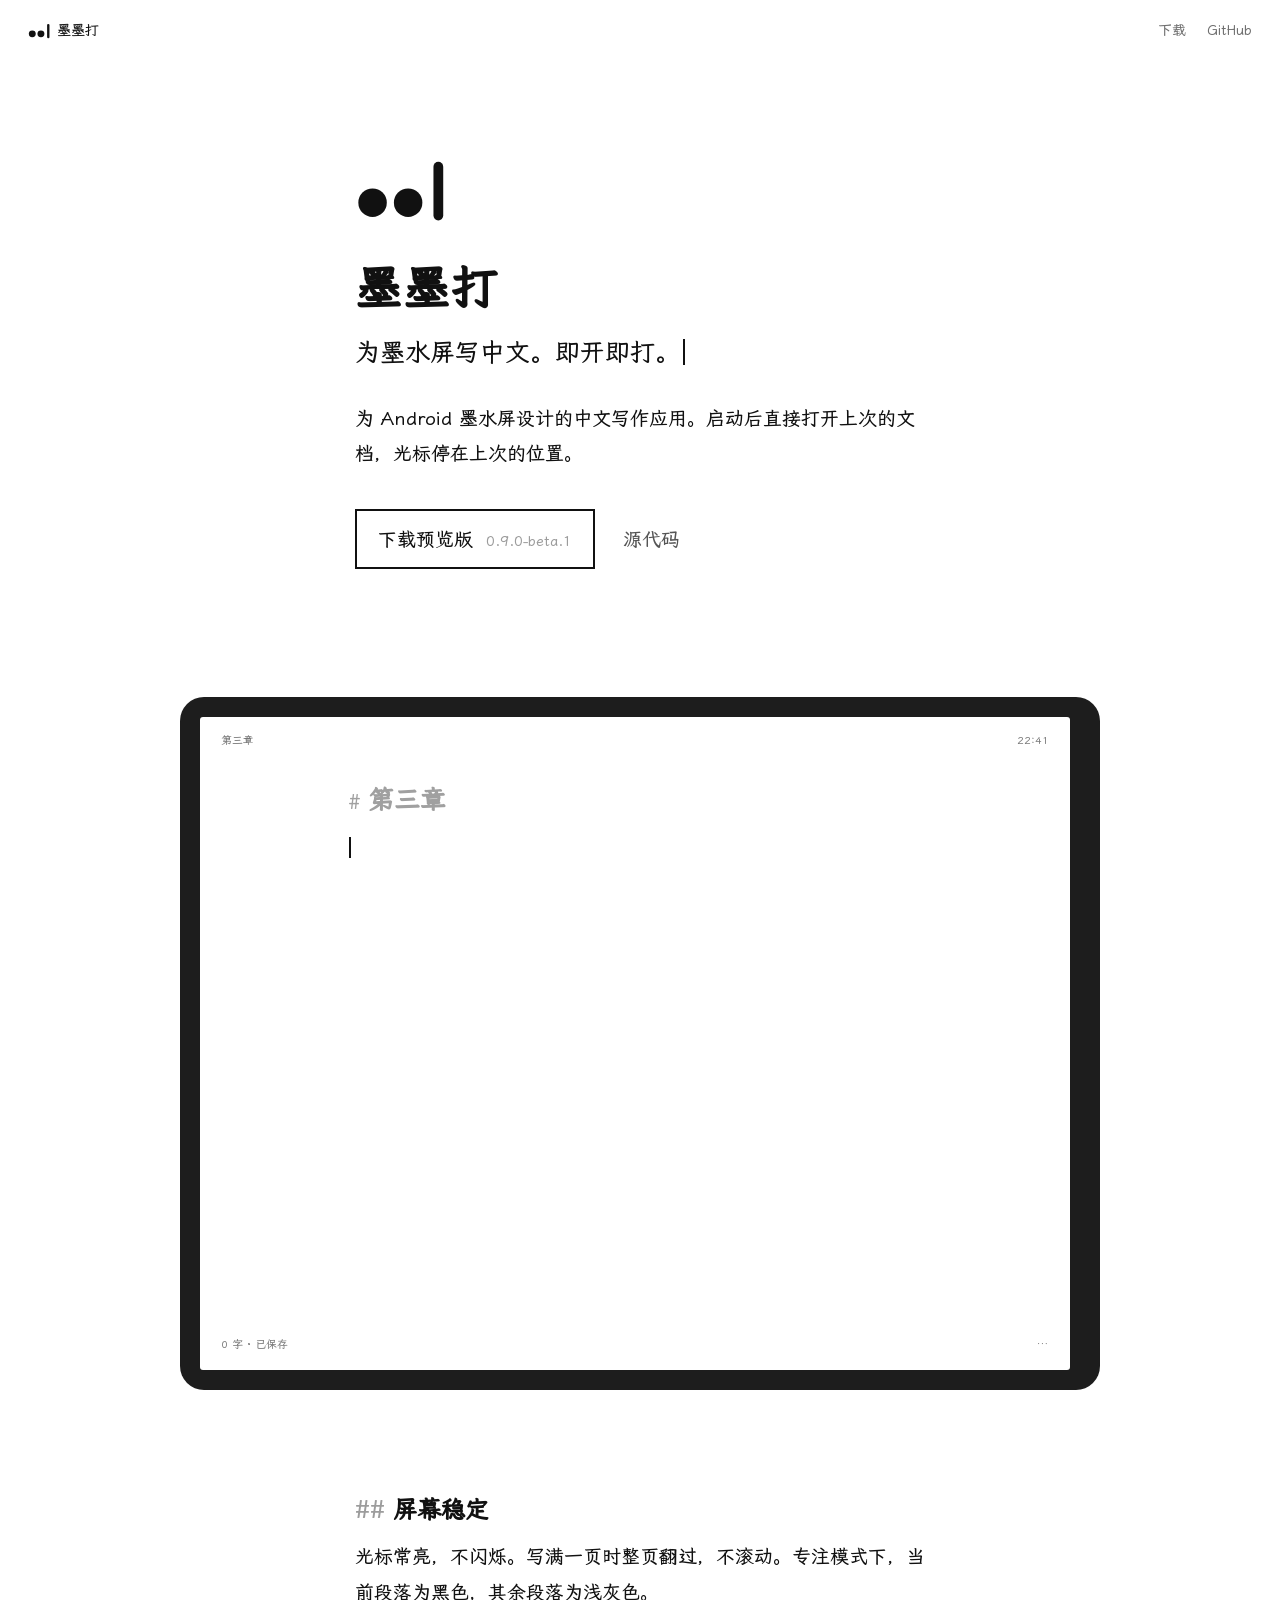
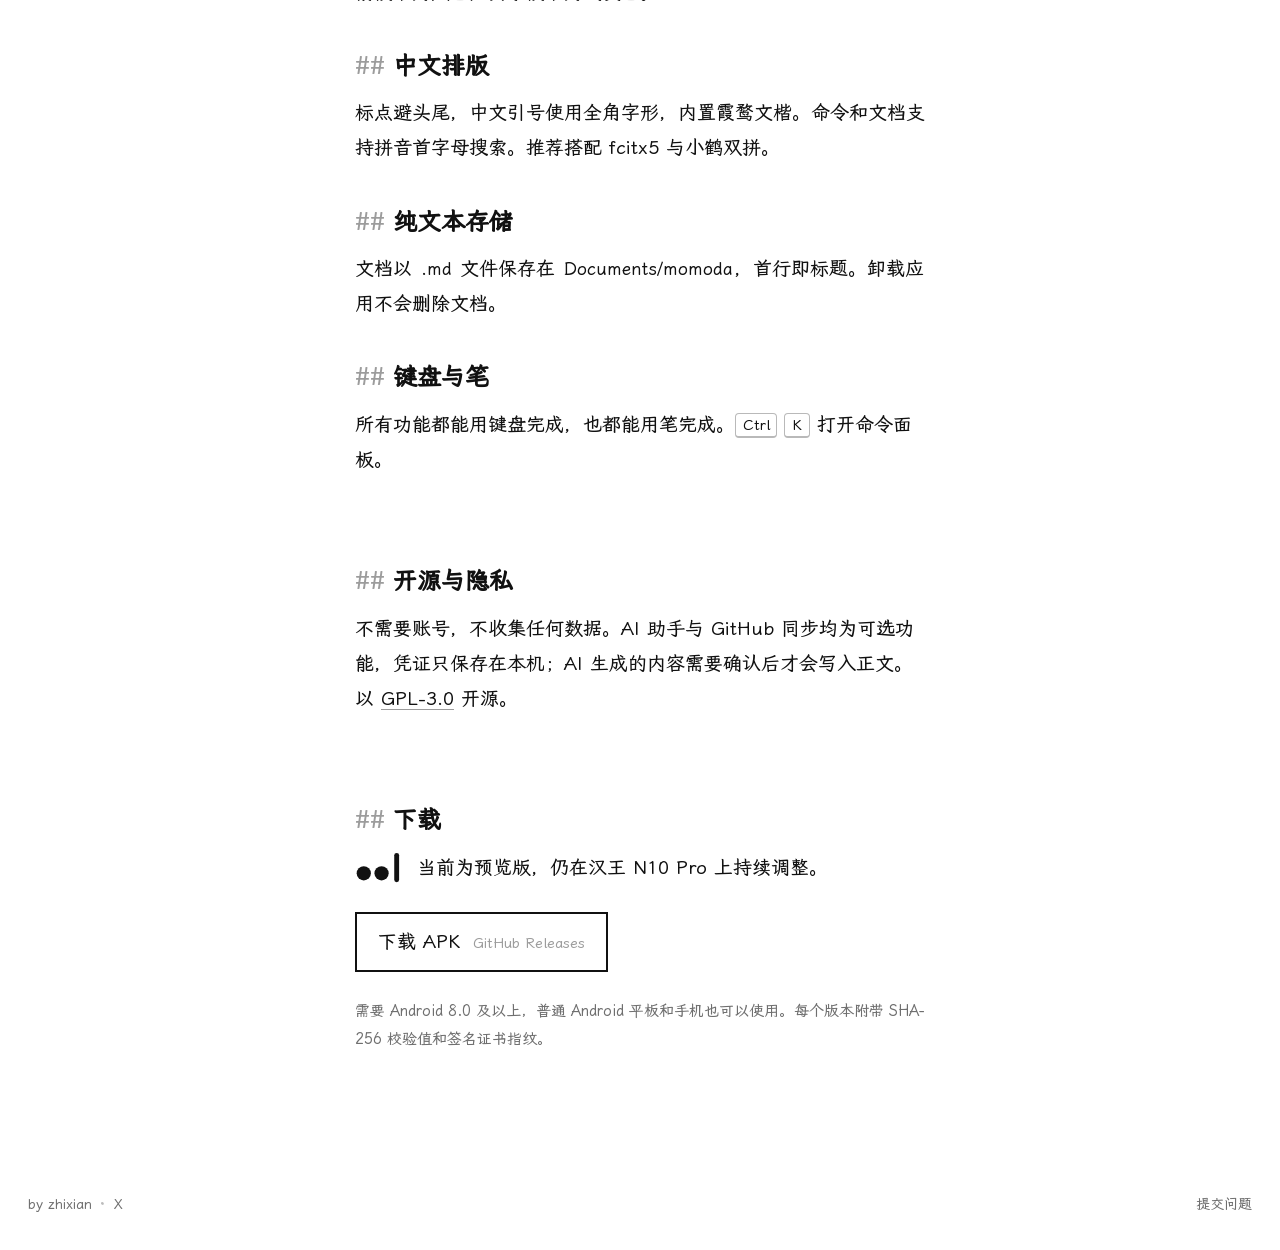
==== index.html @ 10929825 "官网：文案改为克制的说明语气，演示换成第三章的梗，footer 改为作者与提交问题 Co-Authored-By: Claude Opus 5.5 <noreply@anthropic.com>" ====
<!doctype html>
<html lang="zh-CN">
<head>
<meta charset="utf-8">
<meta name="viewport" content="width=device-width, initial-scale=1">
<title>墨墨打 · 为墨水屏写中文</title>
<meta name="description" content="墨墨打（momoda）是为 Android 墨水屏设计的中文写作 App。即开即打，翻页不滚动，光标不闪。">
<meta name="theme-color" content="#ffffff">
<meta name="color-scheme" content="light">
<meta property="og:title" content="墨墨打 · 为墨水屏写中文">
<meta property="og:description" content="为 Android 墨水屏设计的中文写作 App。即开即打。">
<meta property="og:image" content="https://momoda.zhixian.io/og.png">
<meta property="og:url" content="https://momoda.zhixian.io/">
<meta property="og:type" content="website">
<link rel="icon" href="favicon.svg" type="image/svg+xml">
<link rel="apple-touch-icon" href="apple-touch-icon.png">
<link rel="preload" href="fonts/wenkai-screen-subset.woff2" as="font" type="font/woff2" crossorigin>
<link rel="stylesheet" href="style.css">
<script src="site.js" defer></script>
</head>
<body>

<header class="running">
  <a href="./" class="brand">
    <svg class="mark" viewBox="31 37 46 33" aria-hidden="true"><circle cx="39.78" cy="59.33" r="7.11"/><circle cx="57.56" cy="59.33" r="7.11"/><rect x="70.23" y="38.89" width="4.88" height="29.33" rx="2.44"/></svg>
    墨墨打
  </a>
  <nav><a href="#download">下载</a><a href="https://github.com/zhixianio/momoda">GitHub</a></nav>
</header>

<main>

<section class="hero">
  <!-- 两个墨点是眼睛，会眨；那道竖线是光标，从来不闪 -->
  <svg class="mark mark-large blinker" viewBox="31 37 46 33" role="img" aria-label="墨墨打的图标：两个墨点和一道光标"><g class="eyes"><circle cx="39.78" cy="59.33" r="7.11"/><circle cx="57.56" cy="59.33" r="7.11"/></g><rect x="70.23" y="38.89" width="4.88" height="29.33" rx="2.44"/></svg>
  <h1>墨墨打</h1>
  <p class="tagline">为墨水屏写中文。即开即打。<span class="cursor" aria-hidden="true"></span></p>
  <p class="lede">为 Android 墨水屏设计的中文写作应用。启动后直接打开上次的文档，光标停在上次的位置。</p>
  <p class="actions">
    <a class="button" href="#download">下载预览版<span class="soon">0.9.0-beta.1</span></a>
    <a class="quiet" href="https://github.com/zhixianio/momoda">源代码</a>
  </p>
</section>

<figure class="device" aria-label="打字演示：在墨墨打里写一篇短文">
  <div class="bezel">
    <div class="screen" id="demo">
      <div class="app-head"><span class="doc-title">第三章</span><span>22:41</span></div>
      <div class="page"><div class="text"></div></div>
      <div class="app-foot"><span class="count">0 字 · 已保存</span><span class="more">⋯</span></div>
    </div>
  </div>
</figure>

<section class="core">
  <div>
    <h2><span class="mk">## </span>屏幕稳定</h2>
    <p>光标常亮，不闪烁。写满一页时整页翻过，不滚动。专注模式下，当前段落为黑色，其余段落为浅灰色。</p>
  </div>
  <div>
    <h2><span class="mk">## </span>中文排版</h2>
    <p>标点避头尾，中文引号使用全角字形，内置霞鹜文楷。命令和文档支持拼音首字母搜索。推荐搭配 fcitx5 与小鹤双拼。</p>
  </div>
  <div>
    <h2><span class="mk">## </span>纯文本存储</h2>
    <p>文档以 <code>.md</code> 文件保存在 <code>Documents/momoda</code>，首行即标题。卸载应用不会删除文档。</p>
  </div>
  <div>
    <h2><span class="mk">## </span>键盘与笔</h2>
    <p>所有功能都能用键盘完成，也都能用笔完成。<kbd>Ctrl</kbd> <kbd>K</kbd> 打开命令面板。</p>
  </div>
</section>

<section class="privacy">
  <h2><span class="mk">## </span>开源与隐私</h2>
  <p>不需要账号，不收集任何数据。AI 助手与 GitHub 同步均为可选功能，凭证只保存在本机；AI 生成的内容需要确认后才会写入正文。以 <a href="https://github.com/zhixianio/momoda/blob/main/LICENSE">GPL-3.0</a> 开源。</p>
</section>

<section id="download" class="download">
  <h2><span class="mk">## </span>下载</h2>
  <div class="waiting">
    <svg class="mark blinker" viewBox="31 37 46 33" aria-hidden="true"><g class="eyes"><circle cx="39.78" cy="59.33" r="7.11"/><circle cx="57.56" cy="59.33" r="7.11"/></g><rect x="70.23" y="38.89" width="4.88" height="29.33" rx="2.44"/></svg>
    <p>当前为预览版，仍在汉王 N10 Pro 上持续调整。</p>
  </div>
  <p class="actions">
    <a class="button" href="https://github.com/zhixianio/momoda/releases">下载 APK<span class="soon">GitHub Releases</span></a>
  </p>
  <p class="note">需要 Android 8.0 及以上，普通 Android 平板和手机也可以使用。每个版本附带 SHA-256 校验值和签名证书指纹。</p>
</section>

</main>

<footer class="running">
  <span>by <a href="https://zhixian.io">zhixian</a><span class="sep">·</span><a href="https://x.com/zhixianio">X</a></span>
  <a href="https://github.com/zhixianio/momoda/issues/new">提交问题</a>
</footer>

</body>
</html>
---- style.css ----
/* 墨墨打官网：和 App 一样，白底黑字、不做动画、标记淡显、版心每行约 30 字 */

@font-face {
  font-family: "WenKai Screen";
  src: url("fonts/wenkai-screen-subset.woff2") format("woff2");
  font-display: swap;
}

:root {
  --ink: #111111;
  --dim: #9c9c9c;      /* App 里淡显的灰 */
  --rule: #e4e4e4;
  --paper: #ffffff;
  --measure: 30em;     /* App 默认版心：每行 30 字 */
  color-scheme: light;
}

* { box-sizing: border-box; }

html {
  background: var(--paper);
  -webkit-text-size-adjust: 100%;
  text-size-adjust: 100%;
}

body {
  margin: 0;
  background: var(--paper);
  color: var(--ink);
  font-family: "WenKai Screen", "LXGW WenKai Screen", "LXGW WenKai", "Kaiti SC", "STKaiti", "KaiTi", serif;
  font-size: 19px;
  line-height: 1.85;
  font-feature-settings: "kern";
  -webkit-font-smoothing: antialiased;
}

a { color: inherit; text-decoration: underline; text-decoration-color: var(--dim); text-underline-offset: .22em; text-decoration-thickness: 1px; }
a:hover { text-decoration-color: var(--ink); }
:focus-visible { outline: 2px solid var(--ink); outline-offset: 3px; }

/* 页眉页脚：和 App 一样是浅灰小字 */
.running {
  display: flex;
  justify-content: space-between;
  align-items: center;
  gap: 1em;
  padding: 18px 28px;
  font-size: 14px;
  color: #6f6f6f;
}
.running a { text-decoration: none; }
.running a:hover { color: var(--ink); }
.running nav { display: flex; gap: 1.5em; }
.brand { display: inline-flex; align-items: center; gap: .5em; color: var(--ink); }
.mark { width: 1.6em; height: auto; fill: currentColor; }
footer.running { margin-top: 120px; padding-bottom: 32px; flex-wrap: wrap; }
.running .sep { margin: 0 .6em; color: #bbb; }

main { padding: 0 16px; }
main > section { max-width: var(--measure); margin-left: auto; margin-right: auto; }

/* 开场 */
.hero { padding: 96px 0 40px; }
.mark-large { width: 92px; display: block; margin-bottom: 36px; color: var(--ink); }
h1 { font-size: 46px; line-height: 1.25; margin: 0 0 .35em; font-weight: 700; letter-spacing: .04em; }
.tagline { font-size: 25px; line-height: 1.6; margin: 0 0 1.1em; }
.cursor { display: inline-block; width: 2px; height: 1.05em; background: var(--ink); vertical-align: -.15em; margin-left: .12em; }
.lede { margin: 0 0 2em; }

.actions { display: flex; flex-wrap: wrap; align-items: center; gap: 14px 28px; margin: 0; }
.button {
  display: inline-flex; align-items: baseline; gap: .7em;
  padding: .55em 1.1em;
  border: 2px solid var(--ink);
  text-decoration: none;
  background: var(--paper);
}
.button:hover { background: var(--ink); color: var(--paper); }
.button:hover .soon { color: #c8c8c8; }
.soon { font-size: .78em; color: var(--dim); }
.quiet { text-decoration: none; color: #555; }
.quiet:hover { color: var(--ink); }

/* 打字演示：横屏的墨水屏阅读器（N10 Pro 是 4:3） */
.device { max-width: 920px; margin: 40px auto 104px; }
.bezel { background: #1d1d1d; padding: 20px 30px 20px 20px; border-radius: 24px; }
.screen {
  container-type: inline-size;
  position: relative;
  aspect-ratio: 4 / 3;
  background: #fff;
  border-radius: 3px;
  overflow: hidden;
  display: flex;
  flex-direction: column;
  color: var(--ink);
}
.app-head, .app-foot {
  display: flex; justify-content: space-between;
  font-size: 1.25cqw; line-height: 1; color: #777;
  padding: 2.2cqw 2.4cqw;
}
.app-foot .more { letter-spacing: .1em; }
.page { flex: 1; overflow: hidden; position: relative; }
/* App 默认版心每行 30 字、字号 20sp，横屏时两侧留白变宽 */
.text { width: 66cqw; margin: 0 auto; font-size: 2.2cqw; line-height: 1.75; padding-top: .6em; }
.text p { margin: 0 0 .4375em; }           /* 段距 1/4 行 */
.text p.dim { color: #a0a0a0; }            /* 专注模式：非当前段落浅灰 */
.text .title .h1 { font-size: 1.35em; font-weight: 700; }
.text .mk { color: #a0a0a0; font-weight: 400; }
.text .ph { color: #c4c4c4; font-weight: 400; }
.text b { font-weight: 700; }
.caret { display: inline-block; width: 2px; height: 1.1em; background: var(--ink); vertical-align: -.2em; margin: 0 1px; }
figcaption { font-size: 14px; color: #6f6f6f; margin-top: 16px; text-align: center; }

/* 小节：标题前面带淡显的 ## ，和 App 里的 Markdown 一样 */
section { margin-bottom: 88px; }
h2 { font-size: 24px; line-height: 1.4; margin: 0 0 .5em; font-weight: 700; }
.mk { color: var(--dim); font-weight: 400; }
p { margin: 0 0 1em; }

.core { display: grid; gap: 40px; }
.core p { margin: 0; }

code, kbd { font-family: inherit; }
code { font-size: .92em; padding: 0 .1em; }
kbd {
  display: inline-block;
  font-size: .78em;
  line-height: 1.5;
  padding: 0 .45em;
  border: 1px solid #b9b9b9;
  border-bottom-width: 2px;
  border-radius: 4px;
  vertical-align: .08em;
}

/* 中文引号：霞鹜文楷屏幕阅读版的“”默认是半角宽度，紧挨汉字时换成全角字形（同 App） */
.q { font-feature-settings: "fwid"; }

/* 眨眼：只有墨点（眼睛）会闭上，光标不闪 */
.eyes { transform-box: fill-box; transform-origin: center; }
.eyes.shut { transform: scaleY(.12); }

.download .waiting { display: flex; gap: 16px; align-items: center; margin: .2em 0 1.4em; }
.download .waiting .mark { width: 46px; flex: none; }
.download .waiting p { margin: 0; }
.download .actions { margin: 0 0 1.4em; }
.note { font-size: 15px; color: #6f6f6f; }

@media (max-width: 720px) {
  body { font-size: 17px; }
  .running { padding: 14px 16px; }
  .hero { padding-top: 56px; }
  .mark-large { width: 72px; margin-bottom: 28px; }
  h1 { font-size: 38px; }
  .tagline { font-size: 21px; }
  h2 { font-size: 21px; }
  section { margin-bottom: 60px; }
  .device { margin: 24px -6px 64px; }
  .bezel { padding: 8px 14px 8px 8px; border-radius: 12px; }
  /* 小屏上把版心放宽，字才看得清 */
  .text { width: 90cqw; font-size: 3cqw; }
  .app-head, .app-foot { font-size: 2.2cqw; padding: 2.4cqw 3cqw; }
  .core { gap: 32px; }
  figcaption { font-size: 13px; }
  footer.running { margin-top: 72px; }
}
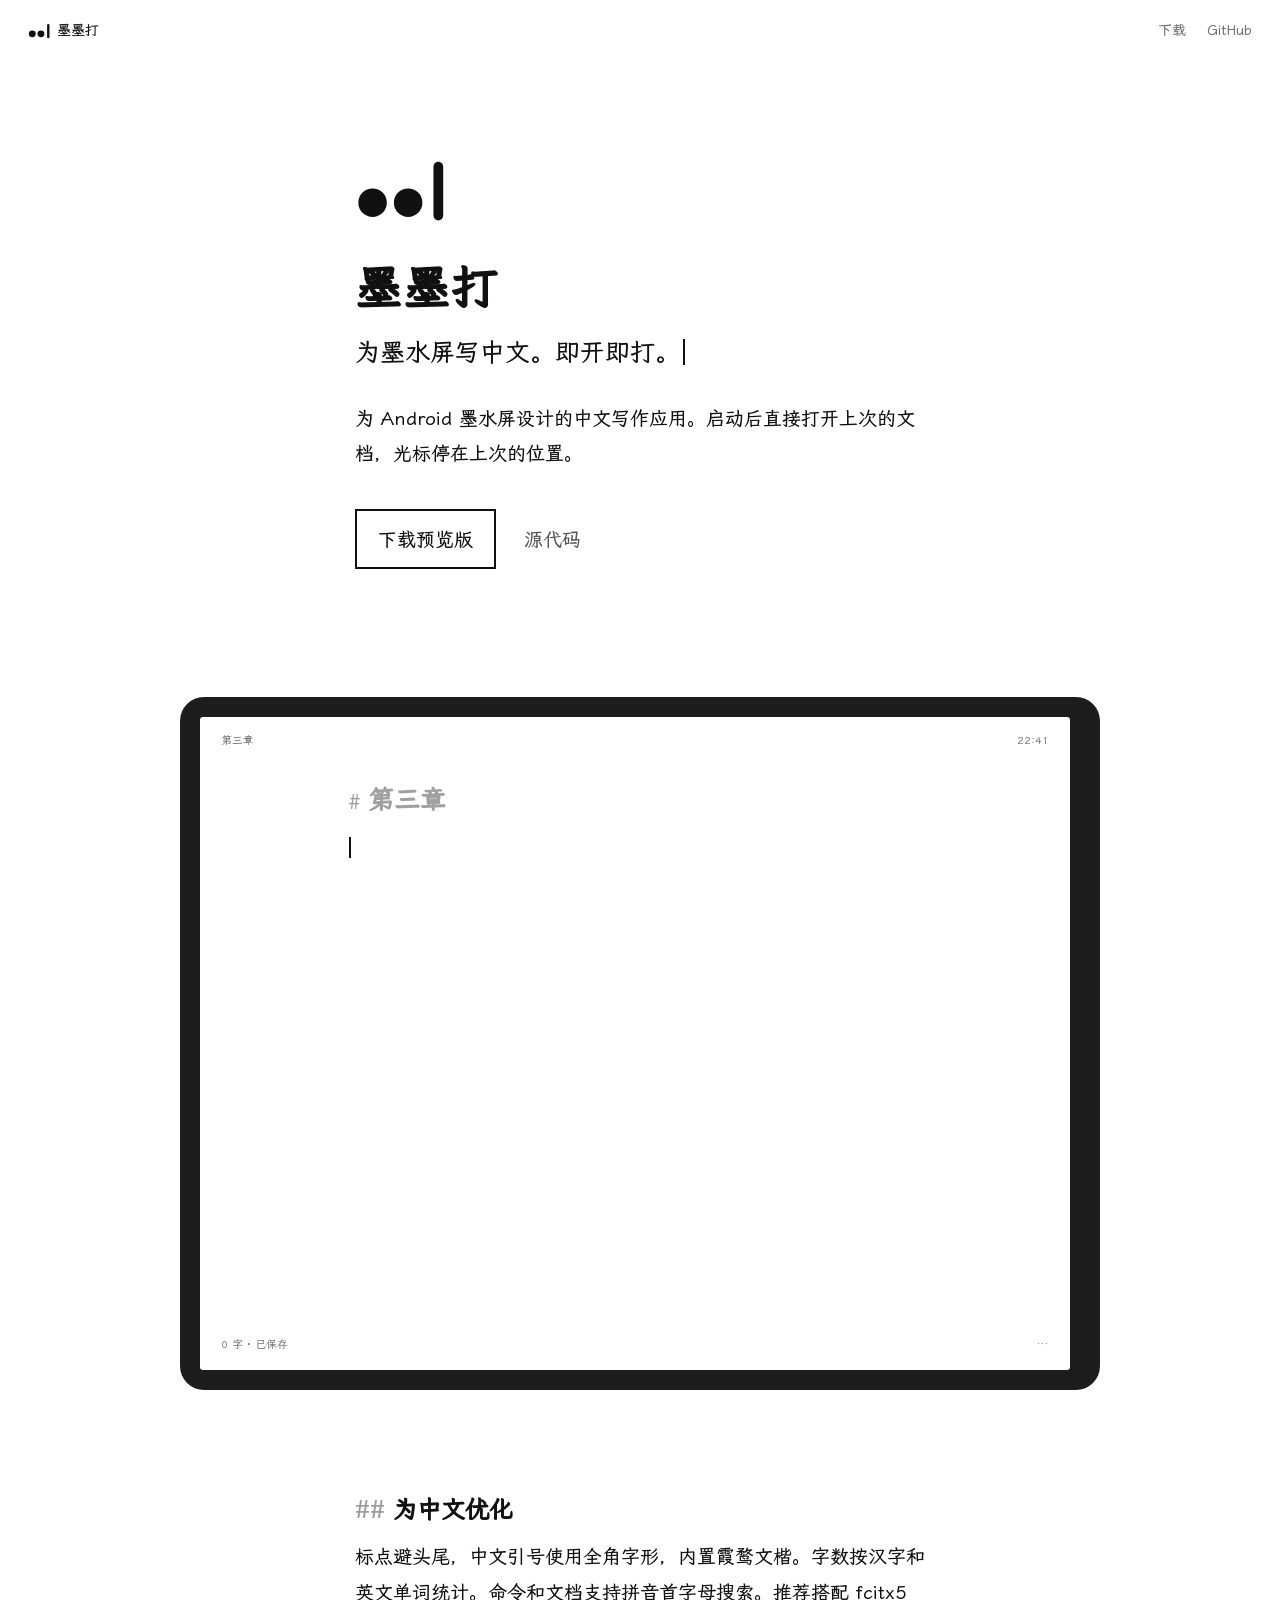
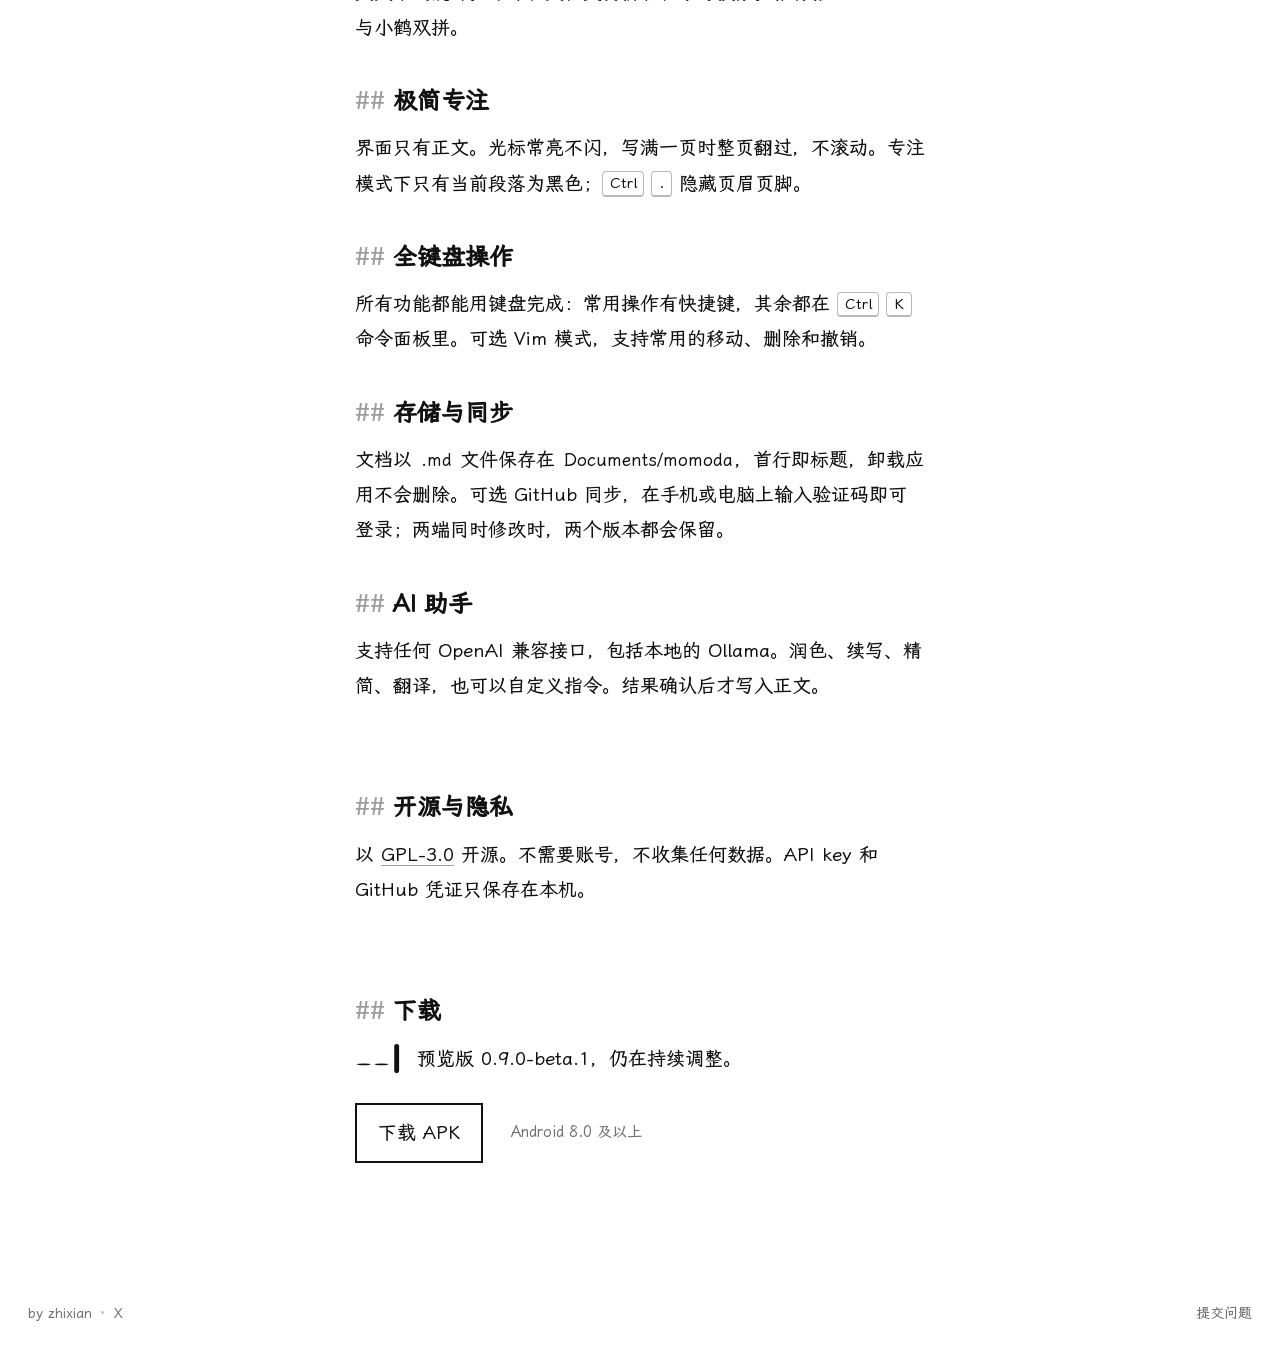
==== commit 78b29d87: "官网：功能区改为五条（中文、专注、全键盘、存储同步、AI），演示改用佛尔斯的口吻并加快，下载区精简 Co-Authored-By: Claude Opus 5.5 <noreply@anthropic" ====
--- a/index.html
+++ b/index.html
@@ -37,7 +37,7 @@
   <p class="tagline">为墨水屏写中文。即开即打。<span class="cursor" aria-hidden="true"></span></p>
   <p class="lede">为 Android 墨水屏设计的中文写作应用。启动后直接打开上次的文档，光标停在上次的位置。</p>
   <p class="actions">
-    <a class="button" href="#download">下载预览版<span class="soon">0.9.0-beta.1</span></a>
+    <a class="button" href="#download">下载预览版</a>
     <a class="quiet" href="https://github.com/zhixianio/momoda">源代码</a>
   </p>
 </section>
@@ -54,38 +54,42 @@
 
 <section class="core">
   <div>
-    <h2><span class="mk">## </span>屏幕稳定</h2>
-    <p>光标常亮，不闪烁。写满一页时整页翻过，不滚动。专注模式下，当前段落为黑色，其余段落为浅灰色。</p>
+    <h2><span class="mk">## </span>为中文优化</h2>
+    <p>标点避头尾，中文引号使用全角字形，内置霞鹜文楷。字数按汉字和英文单词统计。命令和文档支持拼音首字母搜索。推荐搭配 fcitx5 与小鹤双拼。</p>
   </div>
   <div>
-    <h2><span class="mk">## </span>中文排版</h2>
-    <p>标点避头尾，中文引号使用全角字形，内置霞鹜文楷。命令和文档支持拼音首字母搜索。推荐搭配 fcitx5 与小鹤双拼。</p>
+    <h2><span class="mk">## </span>极简专注</h2>
+    <p>界面只有正文。光标常亮不闪，写满一页时整页翻过，不滚动。专注模式下只有当前段落为黑色；<kbd>Ctrl</kbd> <kbd>.</kbd> 隐藏页眉页脚。</p>
   </div>
   <div>
-    <h2><span class="mk">## </span>纯文本存储</h2>
-    <p>文档以 <code>.md</code> 文件保存在 <code>Documents/momoda</code>，首行即标题。卸载应用不会删除文档。</p>
+    <h2><span class="mk">## </span>全键盘操作</h2>
+    <p>所有功能都能用键盘完成：常用操作有快捷键，其余都在 <kbd>Ctrl</kbd> <kbd>K</kbd> 命令面板里。可选 Vim 模式，支持常用的移动、删除和撤销。</p>
   </div>
   <div>
-    <h2><span class="mk">## </span>键盘与笔</h2>
-    <p>所有功能都能用键盘完成，也都能用笔完成。<kbd>Ctrl</kbd> <kbd>K</kbd> 打开命令面板。</p>
+    <h2><span class="mk">## </span>存储与同步</h2>
+    <p>文档以 <code>.md</code> 文件保存在 <code>Documents/momoda</code>，首行即标题，卸载应用不会删除。可选 GitHub 同步，在手机或电脑上输入验证码即可登录；两端同时修改时，两个版本都会保留。</p>
+  </div>
+  <div>
+    <h2><span class="mk">## </span>AI 助手</h2>
+    <p>支持任何 OpenAI 兼容接口，包括本地的 Ollama。润色、续写、精简、翻译，也可以自定义指令。结果确认后才写入正文。</p>
   </div>
 </section>
 
 <section class="privacy">
   <h2><span class="mk">## </span>开源与隐私</h2>
-  <p>不需要账号，不收集任何数据。AI 助手与 GitHub 同步均为可选功能，凭证只保存在本机；AI 生成的内容需要确认后才会写入正文。以 <a href="https://github.com/zhixianio/momoda/blob/main/LICENSE">GPL-3.0</a> 开源。</p>
+  <p>以 <a href="https://github.com/zhixianio/momoda/blob/main/LICENSE">GPL-3.0</a> 开源。不需要账号，不收集任何数据。API key 和 GitHub 凭证只保存在本机。</p>
 </section>
 
 <section id="download" class="download">
   <h2><span class="mk">## </span>下载</h2>
   <div class="waiting">
     <svg class="mark blinker" viewBox="31 37 46 33" aria-hidden="true"><g class="eyes"><circle cx="39.78" cy="59.33" r="7.11"/><circle cx="57.56" cy="59.33" r="7.11"/></g><rect x="70.23" y="38.89" width="4.88" height="29.33" rx="2.44"/></svg>
-    <p>当前为预览版，仍在汉王 N10 Pro 上持续调整。</p>
+    <p>预览版 0.9.0-beta.1，仍在持续调整。</p>
   </div>
   <p class="actions">
-    <a class="button" href="https://github.com/zhixianio/momoda/releases">下载 APK<span class="soon">GitHub Releases</span></a>
+    <a class="button" href="https://github.com/zhixianio/momoda/releases">下载 APK</a>
+    <span class="note">Android 8.0 及以上</span>
   </p>
-  <p class="note">需要 Android 8.0 及以上，普通 Android 平板和手机也可以使用。每个版本附带 SHA-256 校验值和签名证书指纹。</p>
 </section>
 
 </main>
--- a/style.css
+++ b/style.css
@@ -145,7 +145,7 @@
 .download .waiting { display: flex; gap: 16px; align-items: center; margin: .2em 0 1.4em; }
 .download .waiting .mark { width: 46px; flex: none; }
 .download .waiting p { margin: 0; }
-.download .actions { margin: 0 0 1.4em; }
+.download .actions { margin: 0; }
 .note { font-size: 15px; color: #6f6f6f; }
 
 @media (max-width: 720px) {
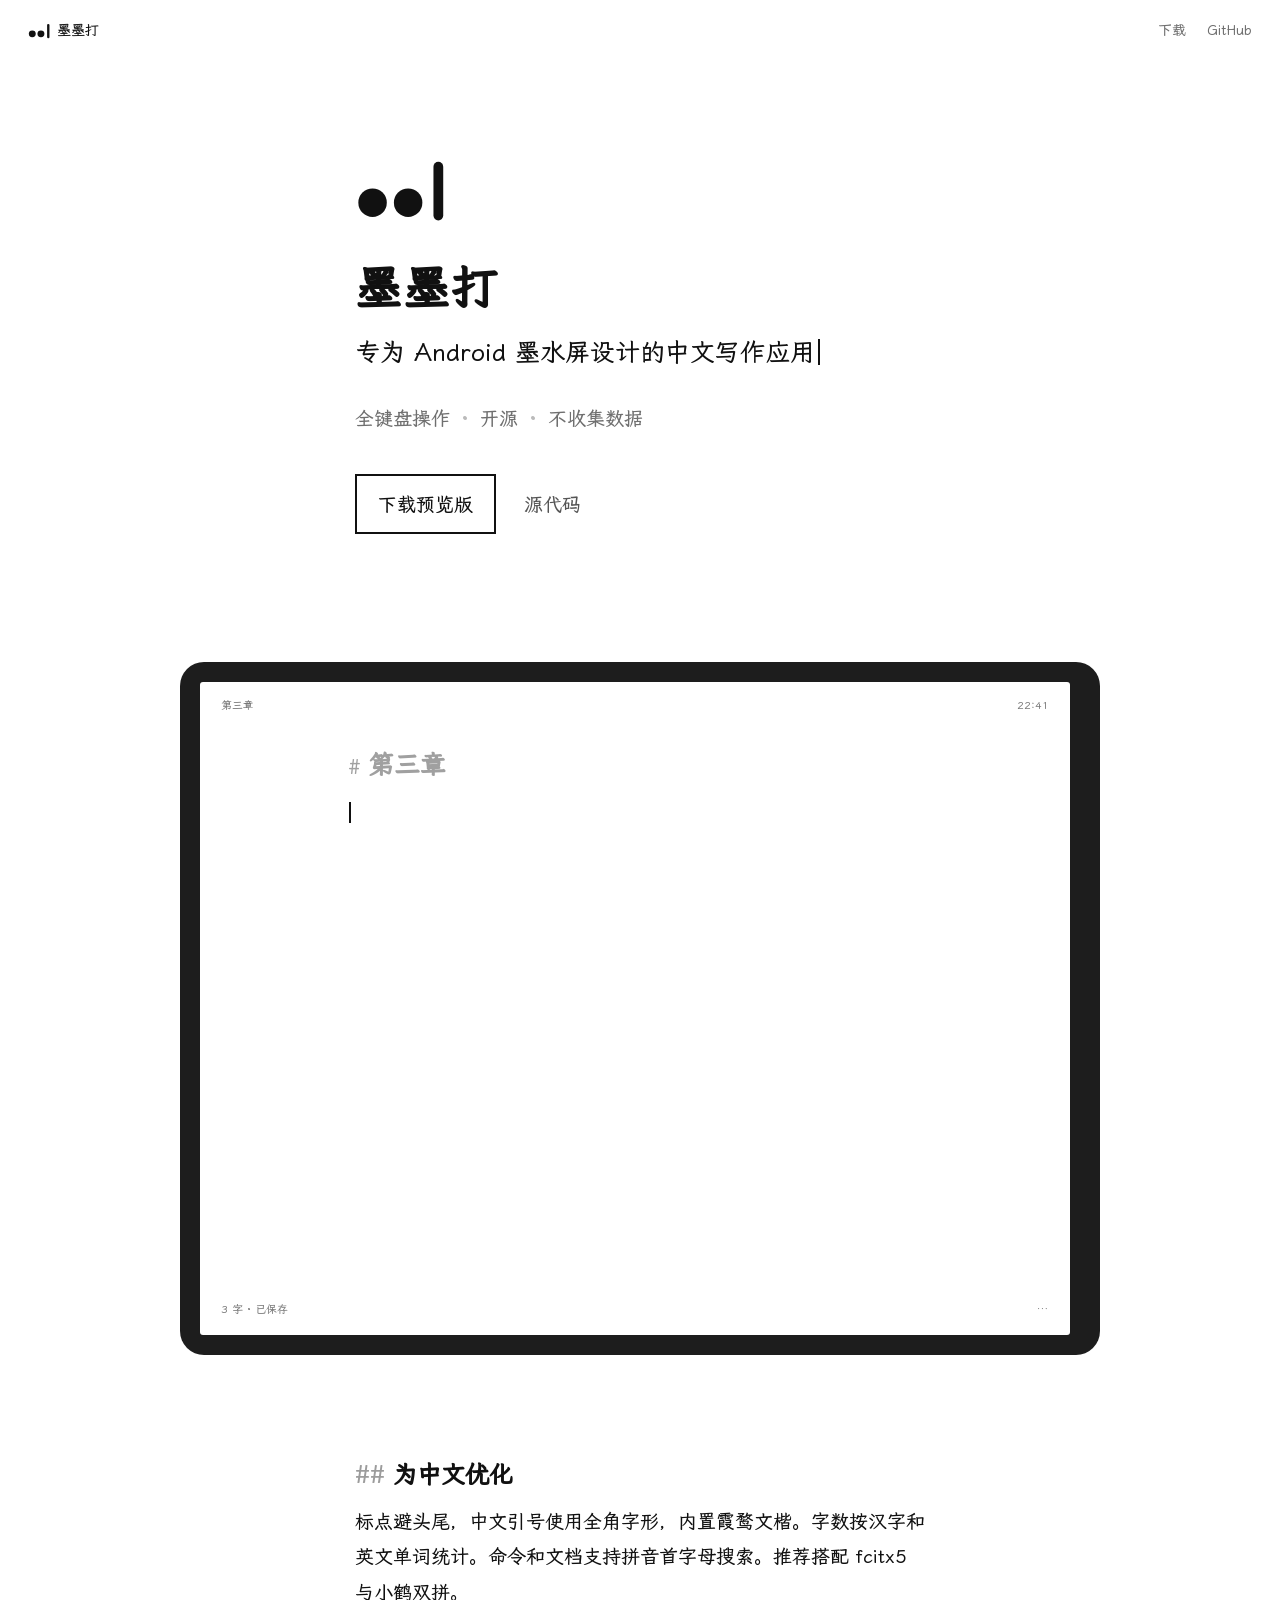
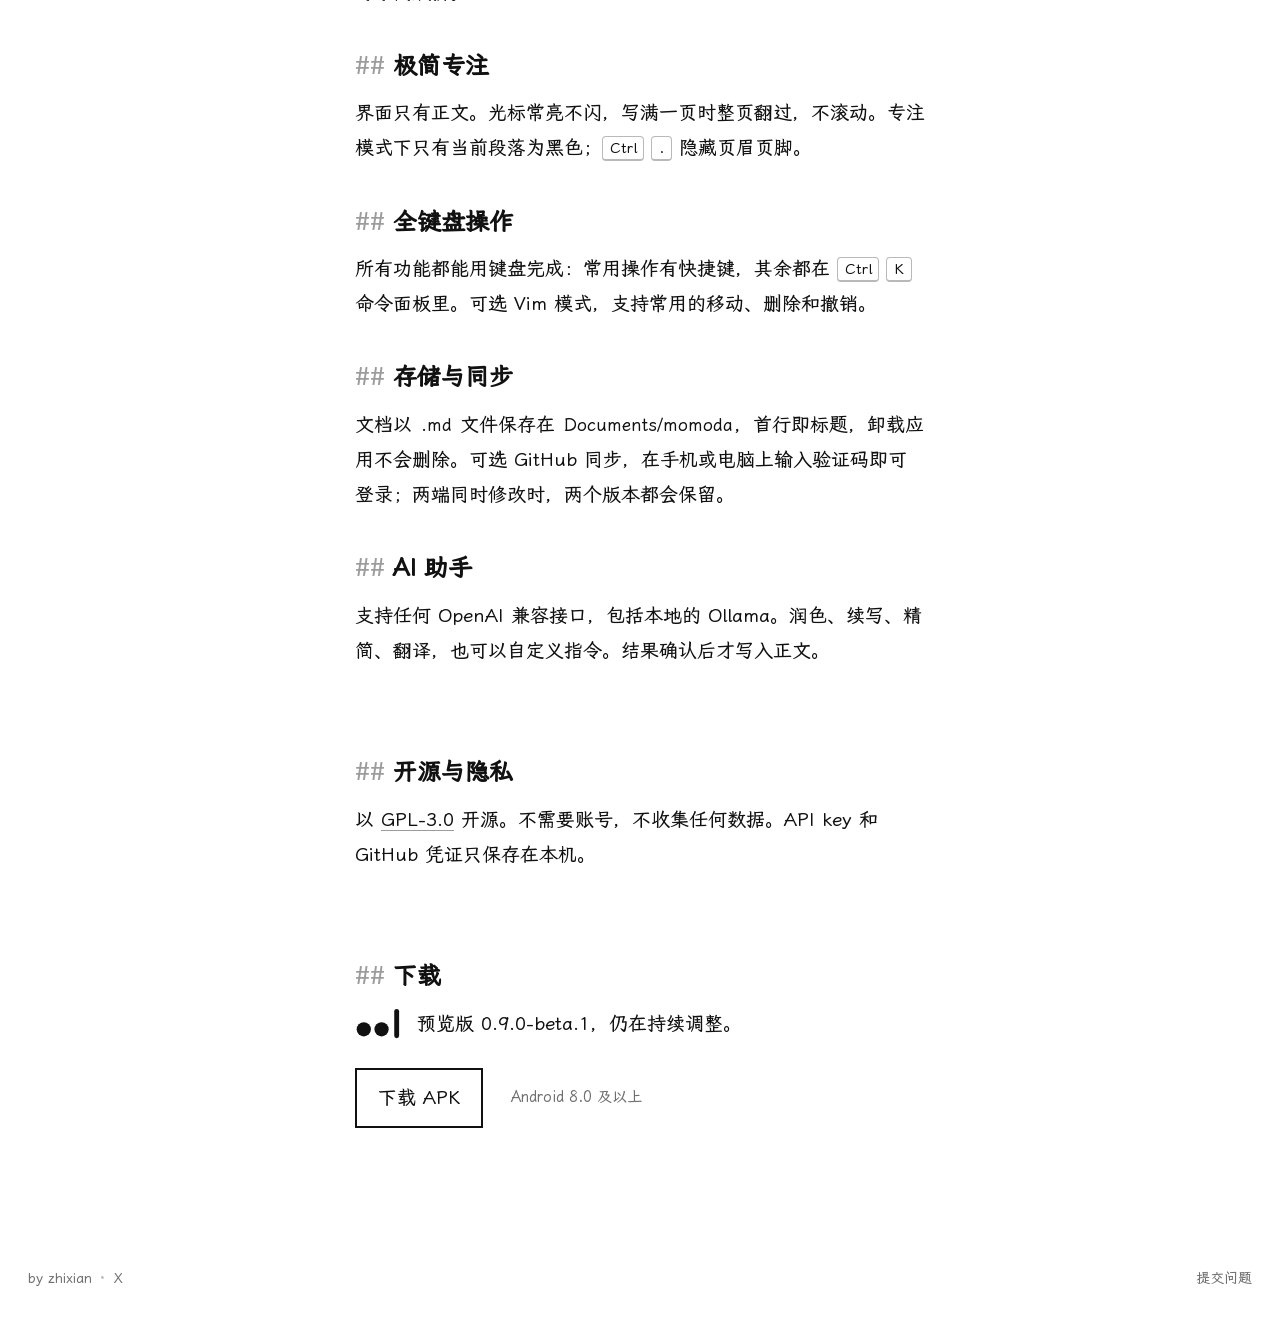
==== commit 74d2e8f1: "官网：首屏改为“专为 Android 墨水屏设计的中文写作应用”，分享图同步 Co-Authored-By: Claude Opus 5.5 <noreply@anthropic.com>" ====
--- a/index.html
+++ b/index.html
@@ -3,12 +3,12 @@
 <head>
 <meta charset="utf-8">
 <meta name="viewport" content="width=device-width, initial-scale=1">
-<title>墨墨打 · 为墨水屏写中文</title>
-<meta name="description" content="墨墨打（momoda）是为 Android 墨水屏设计的中文写作 App。即开即打，翻页不滚动，光标不闪。">
+<title>墨墨打 · 墨水屏中文写作应用</title>
+<meta name="description" content="墨墨打（momoda）是专为 Android 墨水屏设计的中文写作应用，支持全键盘操作，开源，不收集数据。">
 <meta name="theme-color" content="#ffffff">
 <meta name="color-scheme" content="light">
-<meta property="og:title" content="墨墨打 · 为墨水屏写中文">
-<meta property="og:description" content="为 Android 墨水屏设计的中文写作 App。即开即打。">
+<meta property="og:title" content="墨墨打 · 墨水屏中文写作应用">
+<meta property="og:description" content="专为 Android 墨水屏设计的中文写作应用。">
 <meta property="og:image" content="https://momoda.zhixian.io/og.png">
 <meta property="og:url" content="https://momoda.zhixian.io/">
 <meta property="og:type" content="website">
@@ -34,8 +34,8 @@
   <!-- 两个墨点是眼睛，会眨；那道竖线是光标，从来不闪 -->
   <svg class="mark mark-large blinker" viewBox="31 37 46 33" role="img" aria-label="墨墨打的图标：两个墨点和一道光标"><g class="eyes"><circle cx="39.78" cy="59.33" r="7.11"/><circle cx="57.56" cy="59.33" r="7.11"/></g><rect x="70.23" y="38.89" width="4.88" height="29.33" rx="2.44"/></svg>
   <h1>墨墨打</h1>
-  <p class="tagline">为墨水屏写中文。即开即打。<span class="cursor" aria-hidden="true"></span></p>
-  <p class="lede">为 Android 墨水屏设计的中文写作应用。启动后直接打开上次的文档，光标停在上次的位置。</p>
+  <p class="tagline">专为 Android 墨水屏设计的中文写作应用<span class="cursor" aria-hidden="true"></span></p>
+  <p class="lede meta">全键盘操作<span class="sep">·</span>开源<span class="sep">·</span>不收集数据</p>
   <p class="actions">
     <a class="button" href="#download">下载预览版</a>
     <a class="quiet" href="https://github.com/zhixianio/momoda">源代码</a>
--- a/style.css
+++ b/style.css
@@ -66,6 +66,8 @@
 .tagline { font-size: 25px; line-height: 1.6; margin: 0 0 1.1em; }
 .cursor { display: inline-block; width: 2px; height: 1.05em; background: var(--ink); vertical-align: -.15em; margin-left: .12em; }
 .lede { margin: 0 0 2em; }
+.meta { color: #6f6f6f; }
+.meta .sep { margin: 0 .6em; color: #bbb; }
 
 .actions { display: flex; flex-wrap: wrap; align-items: center; gap: 14px 28px; margin: 0; }
 .button {
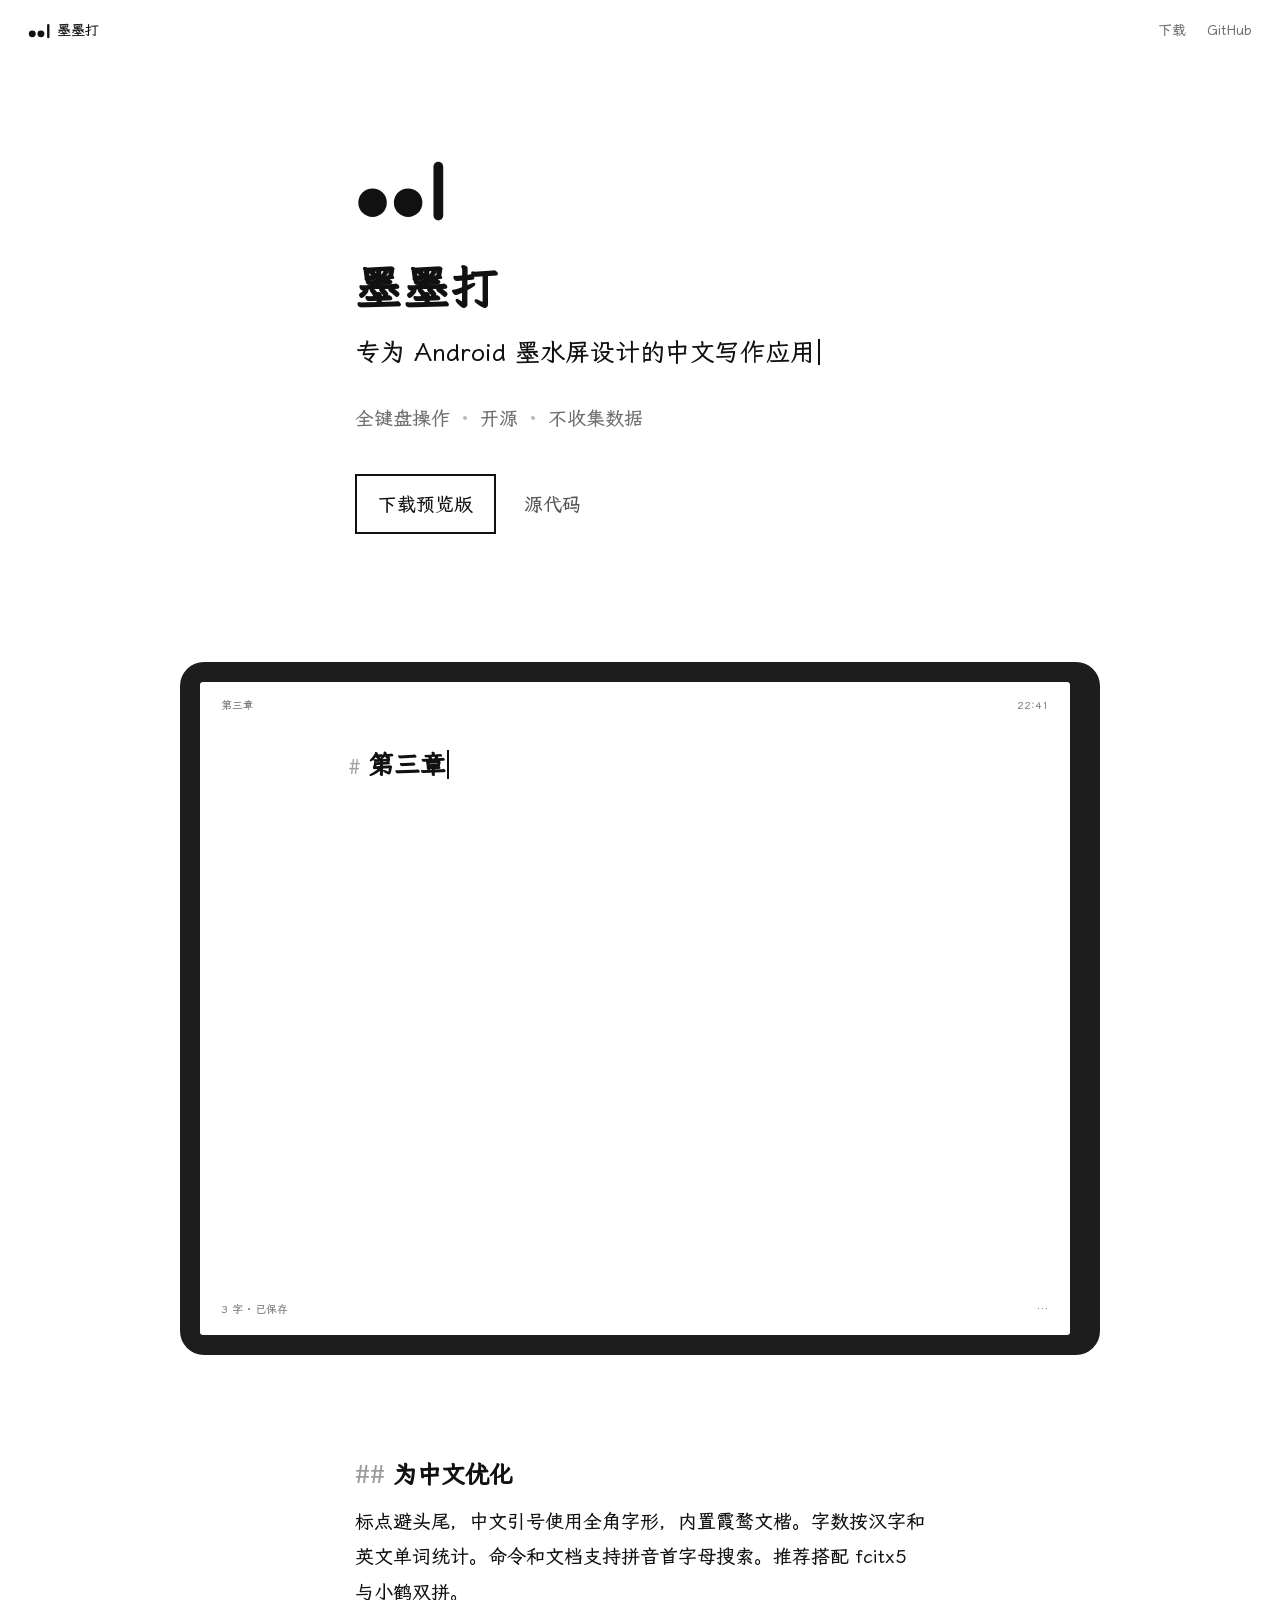
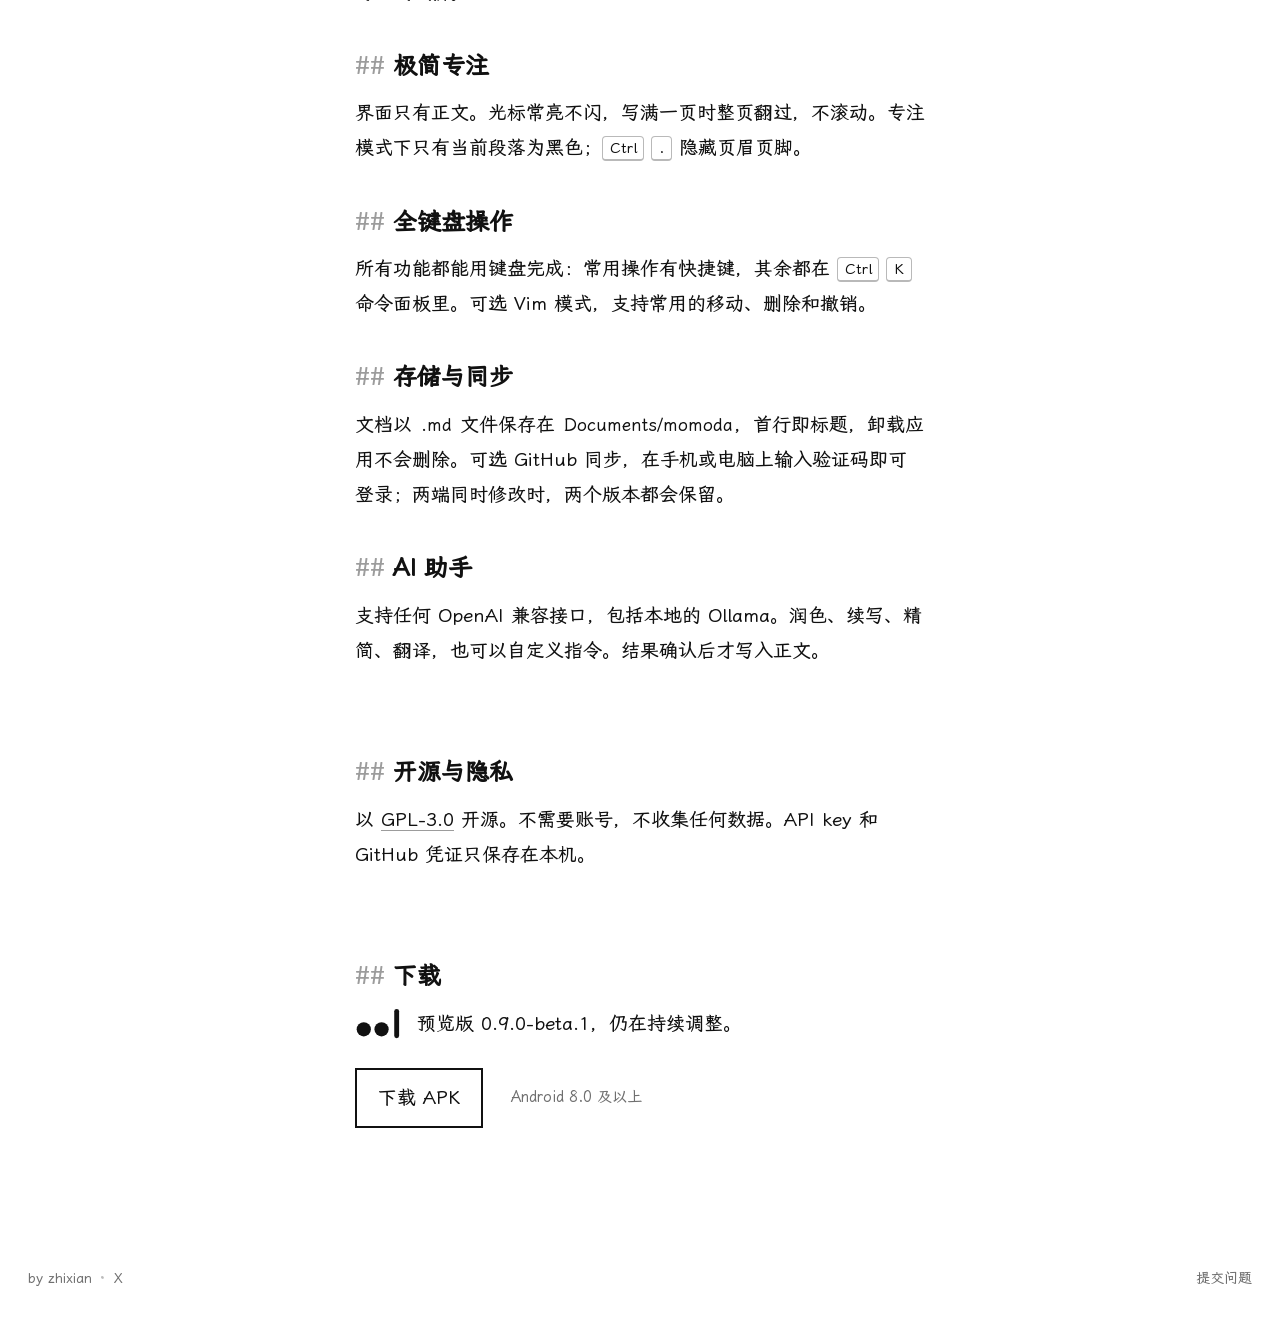
==== commit 72ce1990: "官网：演示改为塔罗会上被“世界”先生催稿，打字再加快；资源地址带版本号避免旧缓存 Co-Authored-By: Claude Opus 5.5 <noreply@anthropic.com>" ====
--- a/index.html
+++ b/index.html
@@ -14,9 +14,9 @@
 <meta property="og:type" content="website">
 <link rel="icon" href="favicon.svg" type="image/svg+xml">
 <link rel="apple-touch-icon" href="apple-touch-icon.png">
-<link rel="preload" href="fonts/wenkai-screen-subset.woff2" as="font" type="font/woff2" crossorigin>
-<link rel="stylesheet" href="style.css">
-<script src="site.js" defer></script>
+<link rel="preload" href="fonts/wenkai-screen-subset.woff2?v=65a8af86" as="font" type="font/woff2" crossorigin>
+<link rel="stylesheet" href="style.css?v=3843c378">
+<script src="site.js?v=0a90413e" defer></script>
 </head>
 <body>
 
--- a/style.css
+++ b/style.css
@@ -2,7 +2,7 @@
 
 @font-face {
   font-family: "WenKai Screen";
-  src: url("fonts/wenkai-screen-subset.woff2") format("woff2");
+  src: url("fonts/wenkai-screen-subset.woff2?v=65a8af86") format("woff2");
   font-display: swap;
 }
 
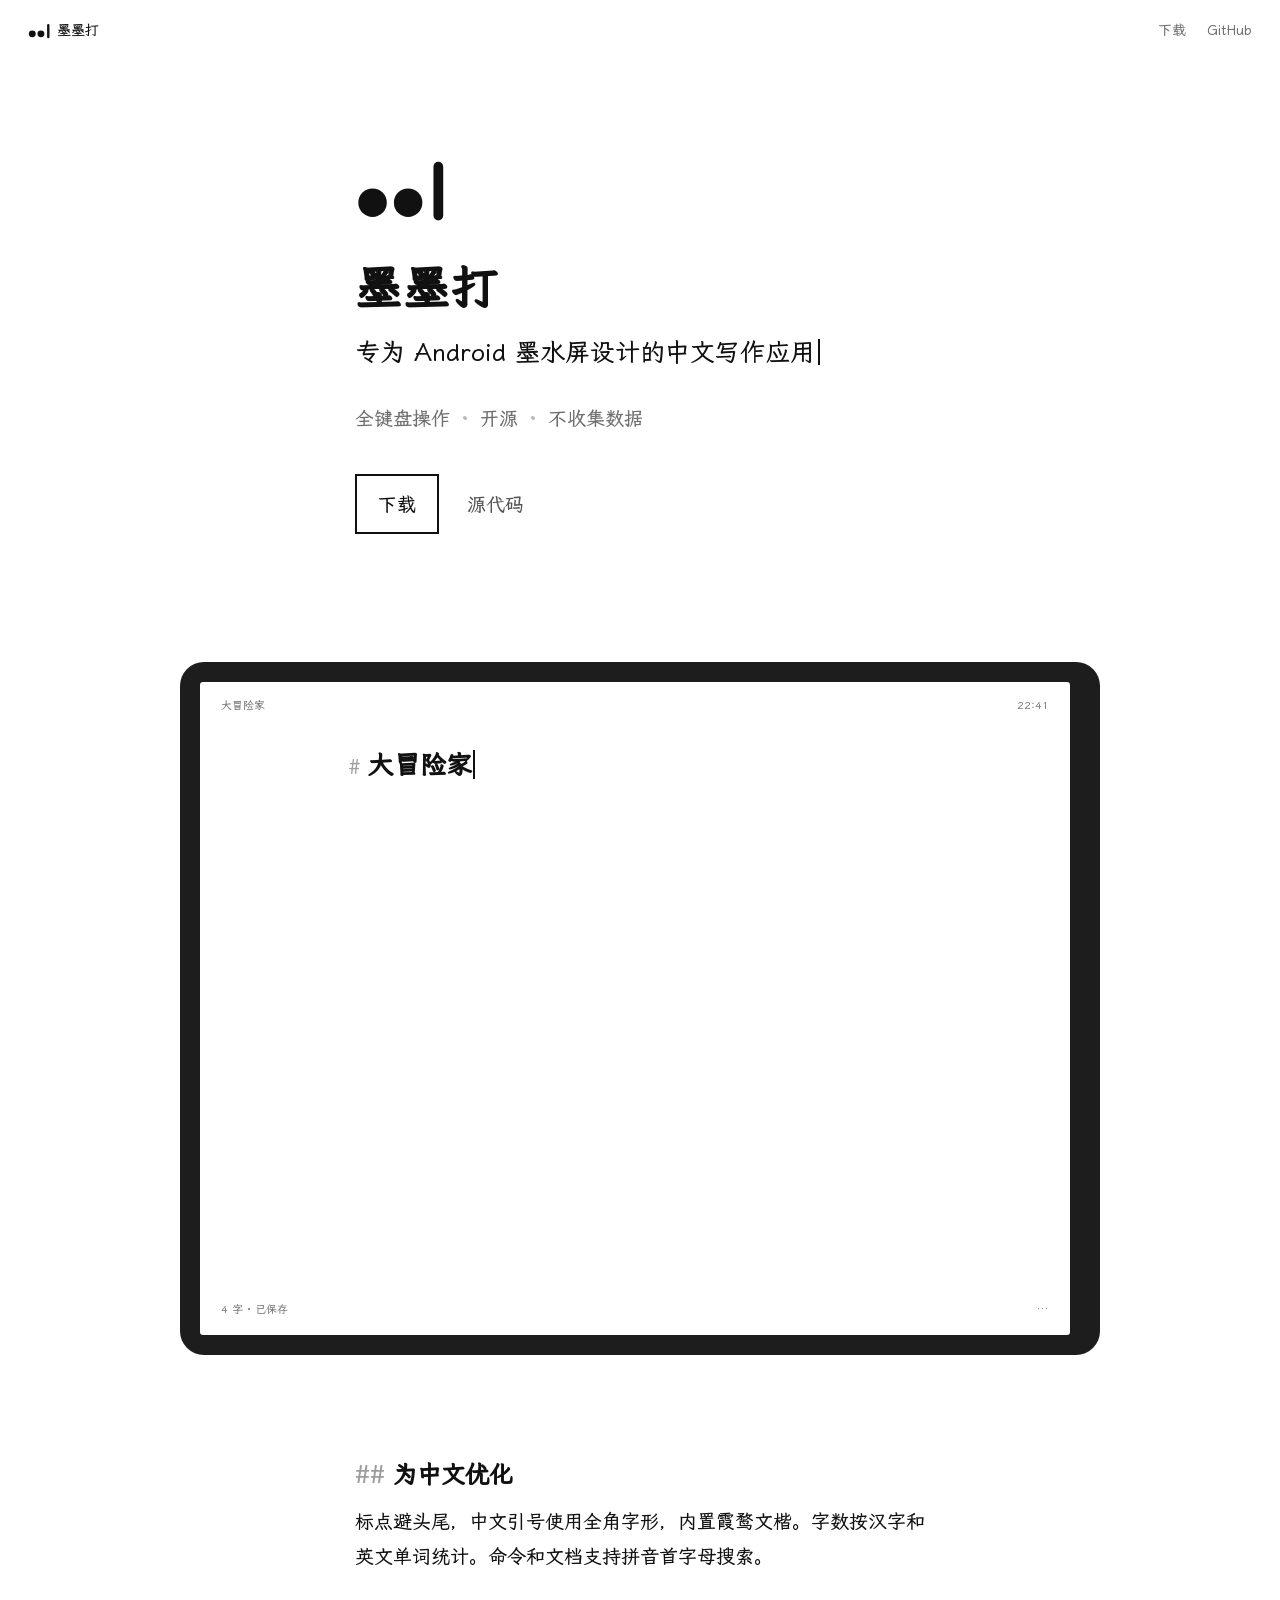
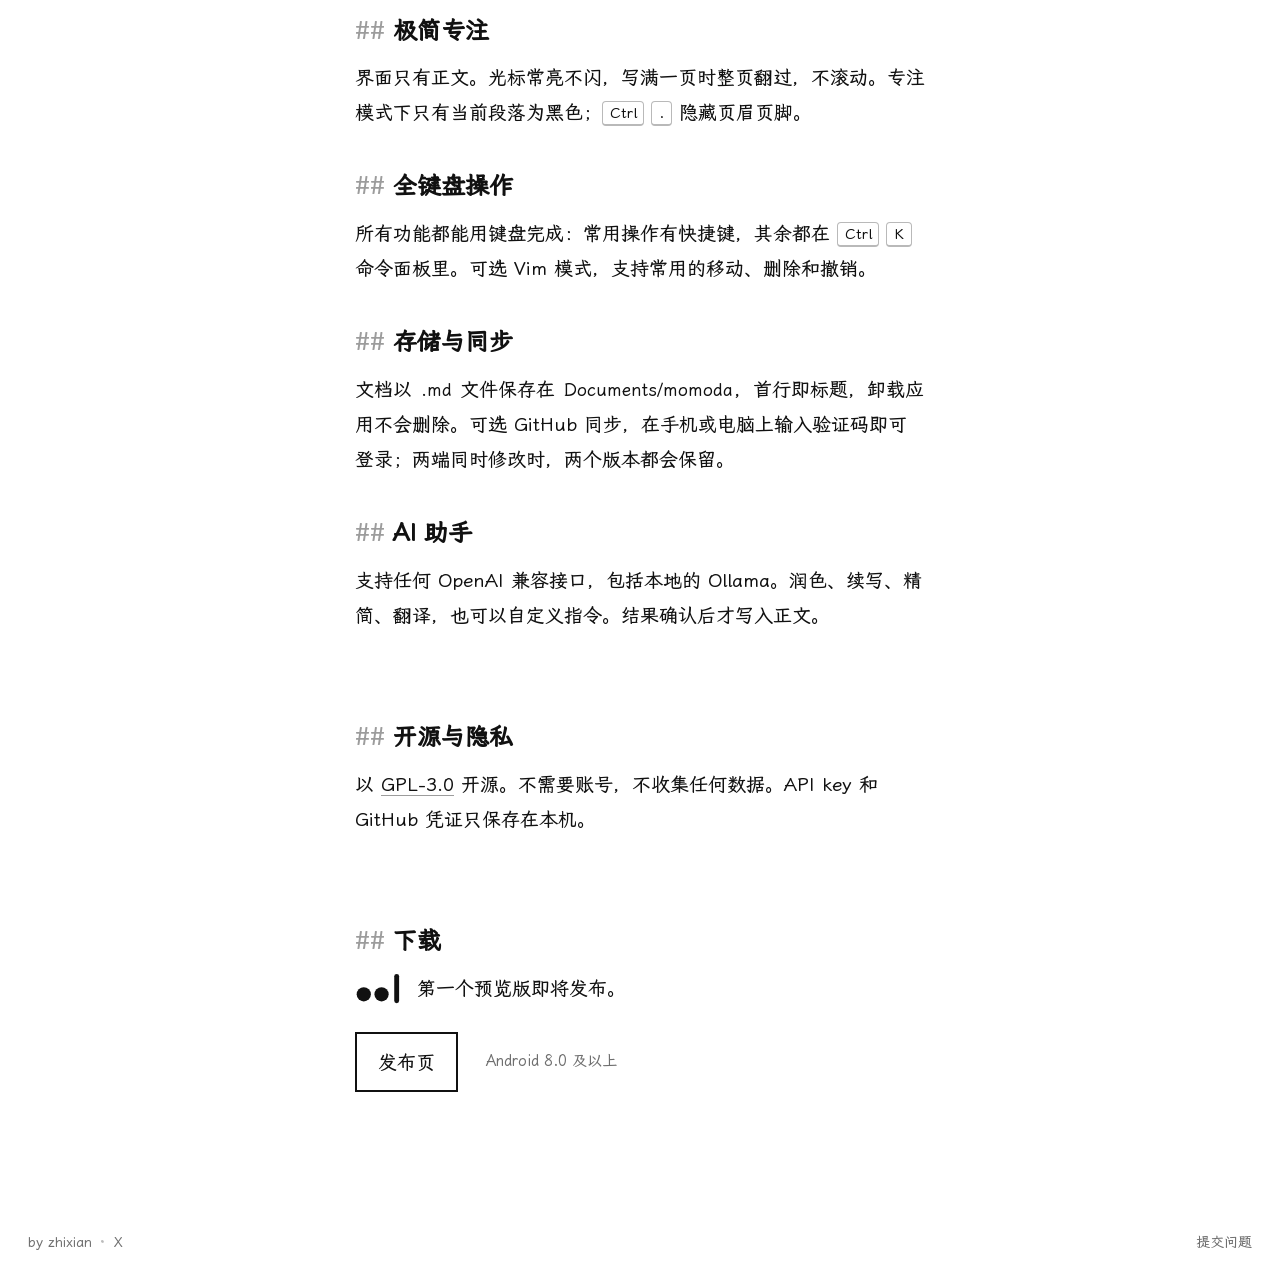
==== commit 1ba009ca: "官网：演示改为佛尔思被“世界”先生追问《大冒险家》进度；去掉输入法推荐；下载区读取最新发布，没有时显示即将发布 Co-Authored-By: Claude Opus 5.5 <noreply@ant" ====
--- a/index.html
+++ b/index.html
@@ -14,9 +14,9 @@
 <meta property="og:type" content="website">
 <link rel="icon" href="favicon.svg" type="image/svg+xml">
 <link rel="apple-touch-icon" href="apple-touch-icon.png">
-<link rel="preload" href="fonts/wenkai-screen-subset.woff2?v=65a8af86" as="font" type="font/woff2" crossorigin>
-<link rel="stylesheet" href="style.css?v=3843c378">
-<script src="site.js?v=0a90413e" defer></script>
+<link rel="preload" href="fonts/wenkai-screen-subset.woff2?v=ebb2afac" as="font" type="font/woff2" crossorigin>
+<link rel="stylesheet" href="style.css?v=1221ac2f">
+<script src="site.js?v=6e914d26" defer></script>
 </head>
 <body>
 
@@ -37,7 +37,7 @@
   <p class="tagline">专为 Android 墨水屏设计的中文写作应用<span class="cursor" aria-hidden="true"></span></p>
   <p class="lede meta">全键盘操作<span class="sep">·</span>开源<span class="sep">·</span>不收集数据</p>
   <p class="actions">
-    <a class="button" href="#download">下载预览版</a>
+    <a class="button" href="#download">下载</a>
     <a class="quiet" href="https://github.com/zhixianio/momoda">源代码</a>
   </p>
 </section>
@@ -45,7 +45,7 @@
 <figure class="device" aria-label="打字演示：在墨墨打里写一篇短文">
   <div class="bezel">
     <div class="screen" id="demo">
-      <div class="app-head"><span class="doc-title">第三章</span><span>22:41</span></div>
+      <div class="app-head"><span class="doc-title">大冒险家</span><span>22:41</span></div>
       <div class="page"><div class="text"></div></div>
       <div class="app-foot"><span class="count">0 字 · 已保存</span><span class="more">⋯</span></div>
     </div>
@@ -55,7 +55,7 @@
 <section class="core">
   <div>
     <h2><span class="mk">## </span>为中文优化</h2>
-    <p>标点避头尾，中文引号使用全角字形，内置霞鹜文楷。字数按汉字和英文单词统计。命令和文档支持拼音首字母搜索。推荐搭配 fcitx5 与小鹤双拼。</p>
+    <p>标点避头尾，中文引号使用全角字形，内置霞鹜文楷。字数按汉字和英文单词统计。命令和文档支持拼音首字母搜索。</p>
   </div>
   <div>
     <h2><span class="mk">## </span>极简专注</h2>
@@ -84,10 +84,10 @@
   <h2><span class="mk">## </span>下载</h2>
   <div class="waiting">
     <svg class="mark blinker" viewBox="31 37 46 33" aria-hidden="true"><g class="eyes"><circle cx="39.78" cy="59.33" r="7.11"/><circle cx="57.56" cy="59.33" r="7.11"/></g><rect x="70.23" y="38.89" width="4.88" height="29.33" rx="2.44"/></svg>
-    <p>预览版 0.9.0-beta.1，仍在持续调整。</p>
+    <p id="release-note">第一个预览版即将发布。</p>
   </div>
   <p class="actions">
-    <a class="button" href="https://github.com/zhixianio/momoda/releases">下载 APK</a>
+    <a class="button" id="release-link" href="https://github.com/zhixianio/momoda/releases">发布页</a>
     <span class="note">Android 8.0 及以上</span>
   </p>
 </section>
--- a/style.css
+++ b/style.css
@@ -2,7 +2,7 @@
 
 @font-face {
   font-family: "WenKai Screen";
-  src: url("fonts/wenkai-screen-subset.woff2?v=65a8af86") format("woff2");
+  src: url("fonts/wenkai-screen-subset.woff2?v=ebb2afac") format("woff2");
   font-display: swap;
 }
 
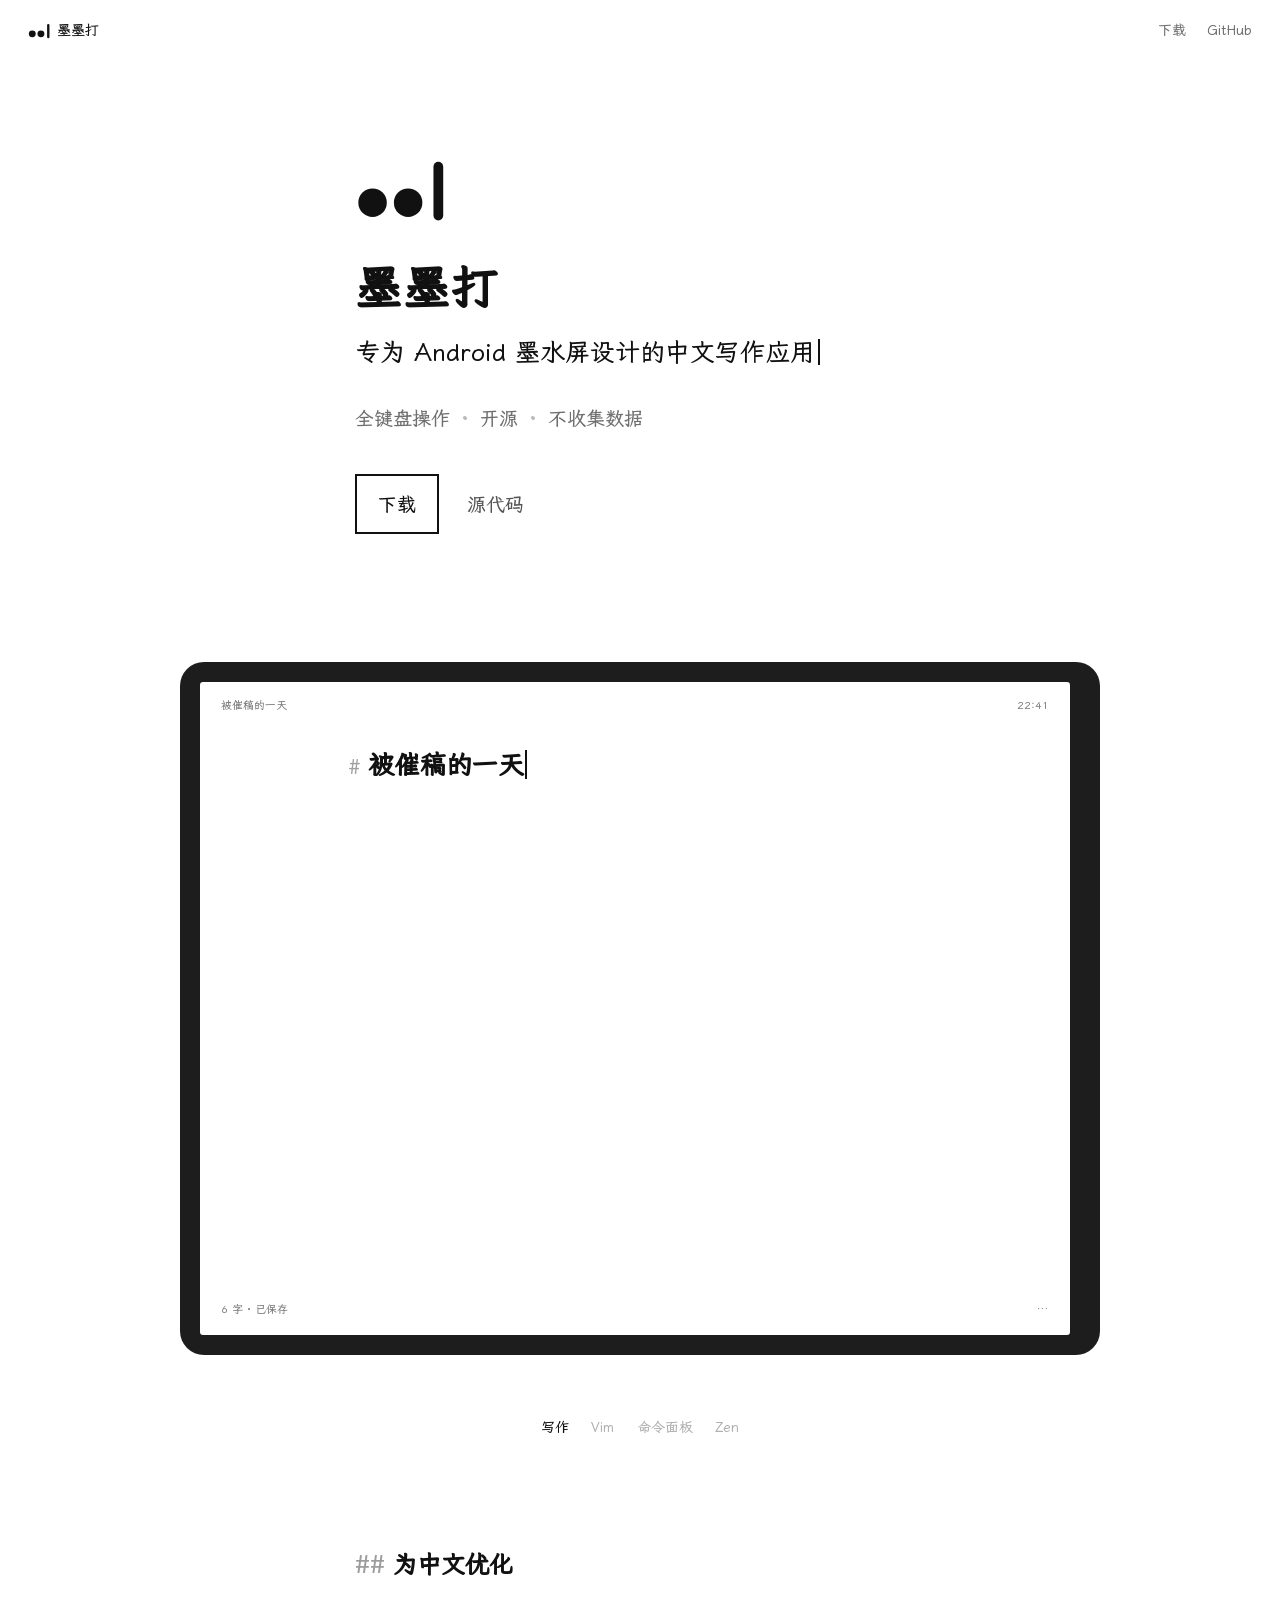
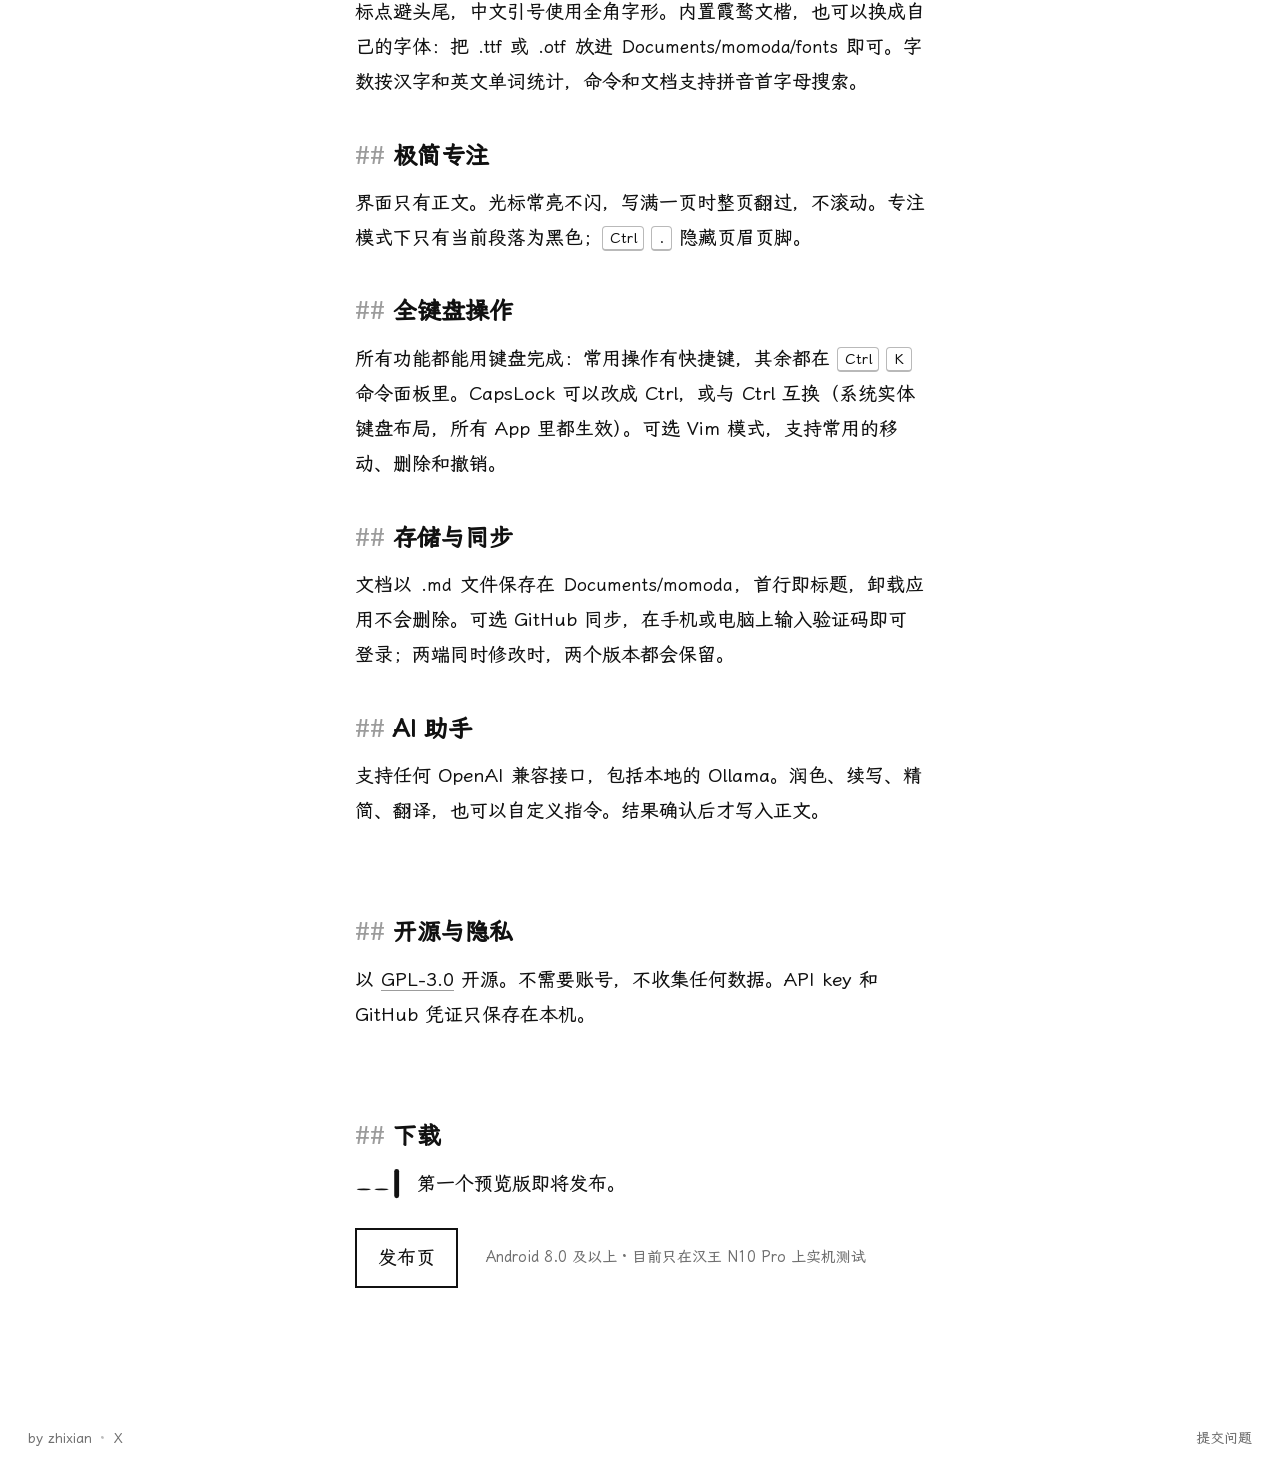
==== commit 16413a37: "官网：0.1.0 上线配套更新 - 演示改为分幕（写作、Vim、命令面板、Zen），带按键提示和幕标签，节奏加快 - 演示标题改为“被催稿的一天” - 补充可以换字体、CapsLock 改成 Ctrl" ====
--- a/index.html
+++ b/index.html
@@ -14,9 +14,9 @@
 <meta property="og:type" content="website">
 <link rel="icon" href="favicon.svg" type="image/svg+xml">
 <link rel="apple-touch-icon" href="apple-touch-icon.png">
-<link rel="preload" href="fonts/wenkai-screen-subset.woff2?v=ebb2afac" as="font" type="font/woff2" crossorigin>
-<link rel="stylesheet" href="style.css?v=1221ac2f">
-<script src="site.js?v=6e914d26" defer></script>
+<link rel="preload" href="fonts/wenkai-screen-subset.woff2?v=9b313461" as="font" type="font/woff2" crossorigin>
+<link rel="stylesheet" href="style.css?v=fb5c0300">
+<script src="site.js?v=ef0b71b2" defer></script>
 </head>
 <body>
 
@@ -45,17 +45,19 @@
 <figure class="device" aria-label="打字演示：在墨墨打里写一篇短文">
   <div class="bezel">
     <div class="screen" id="demo">
-      <div class="app-head"><span class="doc-title">大冒险家</span><span>22:41</span></div>
+      <div class="app-head"><span class="doc-title">被催稿的一天</span><span>22:41</span></div>
       <div class="page"><div class="text"></div></div>
-      <div class="app-foot"><span class="count">0 字 · 已保存</span><span class="more">⋯</span></div>
+      <div class="app-foot"><span class="status"><span class="count">0 字 · 已保存</span><span class="sync"></span></span><span class="more">⋯</span></div>
     </div>
   </div>
+  <div class="keys" aria-hidden="true"></div>
+  <div class="acts"><button type="button">写作</button><button type="button">Vim</button><button type="button">命令面板</button><button type="button">Zen</button></div>
 </figure>
 
 <section class="core">
   <div>
     <h2><span class="mk">## </span>为中文优化</h2>
-    <p>标点避头尾，中文引号使用全角字形，内置霞鹜文楷。字数按汉字和英文单词统计。命令和文档支持拼音首字母搜索。</p>
+    <p>标点避头尾，中文引号使用全角字形。内置霞鹜文楷，也可以换成自己的字体：把 <code>.ttf</code> 或 <code>.otf</code> 放进 <code>Documents/momoda/fonts</code> 即可。字数按汉字和英文单词统计，命令和文档支持拼音首字母搜索。</p>
   </div>
   <div>
     <h2><span class="mk">## </span>极简专注</h2>
@@ -63,7 +65,7 @@
   </div>
   <div>
     <h2><span class="mk">## </span>全键盘操作</h2>
-    <p>所有功能都能用键盘完成：常用操作有快捷键，其余都在 <kbd>Ctrl</kbd> <kbd>K</kbd> 命令面板里。可选 Vim 模式，支持常用的移动、删除和撤销。</p>
+    <p>所有功能都能用键盘完成：常用操作有快捷键，其余都在 <kbd>Ctrl</kbd> <kbd>K</kbd> 命令面板里。CapsLock 可以改成 Ctrl，或与 Ctrl 互换（系统实体键盘布局，所有 App 里都生效）。可选 Vim 模式，支持常用的移动、删除和撤销。</p>
   </div>
   <div>
     <h2><span class="mk">## </span>存储与同步</h2>
@@ -88,7 +90,7 @@
   </div>
   <p class="actions">
     <a class="button" id="release-link" href="https://github.com/zhixianio/momoda/releases">发布页</a>
-    <span class="note">Android 8.0 及以上</span>
+    <span class="note">Android 8.0 及以上 · 目前只在汉王 N10 Pro 上实机测试</span>
   </p>
 </section>
 
--- a/style.css
+++ b/style.css
@@ -2,7 +2,7 @@
 
 @font-face {
   font-family: "WenKai Screen";
-  src: url("fonts/wenkai-screen-subset.woff2?v=ebb2afac") format("woff2");
+  src: url("fonts/wenkai-screen-subset.woff2?v=9b313461") format("woff2");
   font-display: swap;
 }
 
@@ -115,6 +115,31 @@
 .caret { display: inline-block; width: 2px; height: 1.1em; background: var(--ink); vertical-align: -.2em; margin: 0 1px; }
 figcaption { font-size: 14px; color: #6f6f6f; margin-top: 16px; text-align: center; }
 
+/* normal 模式的方块光标、Zen 模式 */
+.text .block { background: var(--ink); color: #fff; }
+.screen.zen .app-head > *, .screen.zen .app-foot .status { visibility: hidden; }
+
+/* 命令面板：和 App 的 InkList 一样，白底黑框，当前项用黑框标出，没有阴影和动画 */
+.palette {
+  position: absolute; left: 22cqw; right: 22cqw; top: 6cqw;
+  background: #fff; border: 2px solid var(--ink);
+  padding: 1.6cqw 1.8cqw 1cqw; font-size: 1.55cqw; line-height: 1.4;
+}
+.palette .ttl { margin-bottom: 1cqw; }
+.palette .q { border: 1px solid #9a9a9a; padding: .7cqw 1cqw; margin-bottom: 1cqw; min-height: 1.4em; box-sizing: content-box; }
+.palette .ph { color: #aaa; }
+.palette .item { display: flex; gap: 1.4cqw; align-items: baseline; padding: .9cqw 1cqw; border-top: 1px solid #e4e4e4; }
+.palette .item.sel { outline: 2px solid var(--ink); outline-offset: -2px; border-top-color: transparent; }
+.palette .hint { color: #8a8a8a; font-size: .8em; }
+
+/* 演示下方：按下的键，以及四幕的标签（当前幕黑色，其余浅灰，同专注模式） */
+.keys { height: 30px; margin-top: 16px; display: flex; justify-content: center; align-items: center; gap: 6px; font-size: 18px; }
+.keys kbd { font-size: 15px; }
+.acts { display: flex; justify-content: center; gap: 1.6em; margin-top: 10px; font-size: 14px; }
+.acts button { background: none; border: 0; padding: 4px 0; font: inherit; color: #b0b0b0; cursor: pointer; }
+.acts button.on { color: var(--ink); }
+.acts button:hover { color: var(--ink); }
+
 /* 小节：标题前面带淡显的 ## ，和 App 里的 Markdown 一样 */
 section { margin-bottom: 88px; }
 h2 { font-size: 24px; line-height: 1.4; margin: 0 0 .5em; font-weight: 700; }
@@ -164,6 +189,9 @@
   /* 小屏上把版心放宽，字才看得清 */
   .text { width: 90cqw; font-size: 3cqw; }
   .app-head, .app-foot { font-size: 2.2cqw; padding: 2.4cqw 3cqw; }
+  .palette { left: 8cqw; right: 8cqw; font-size: 2.6cqw; }
+  .keys { height: 26px; margin-top: 12px; }
+  .acts { gap: 1.2em; font-size: 13px; }
   .core { gap: 32px; }
   figcaption { font-size: 13px; }
   footer.running { margin-top: 72px; }
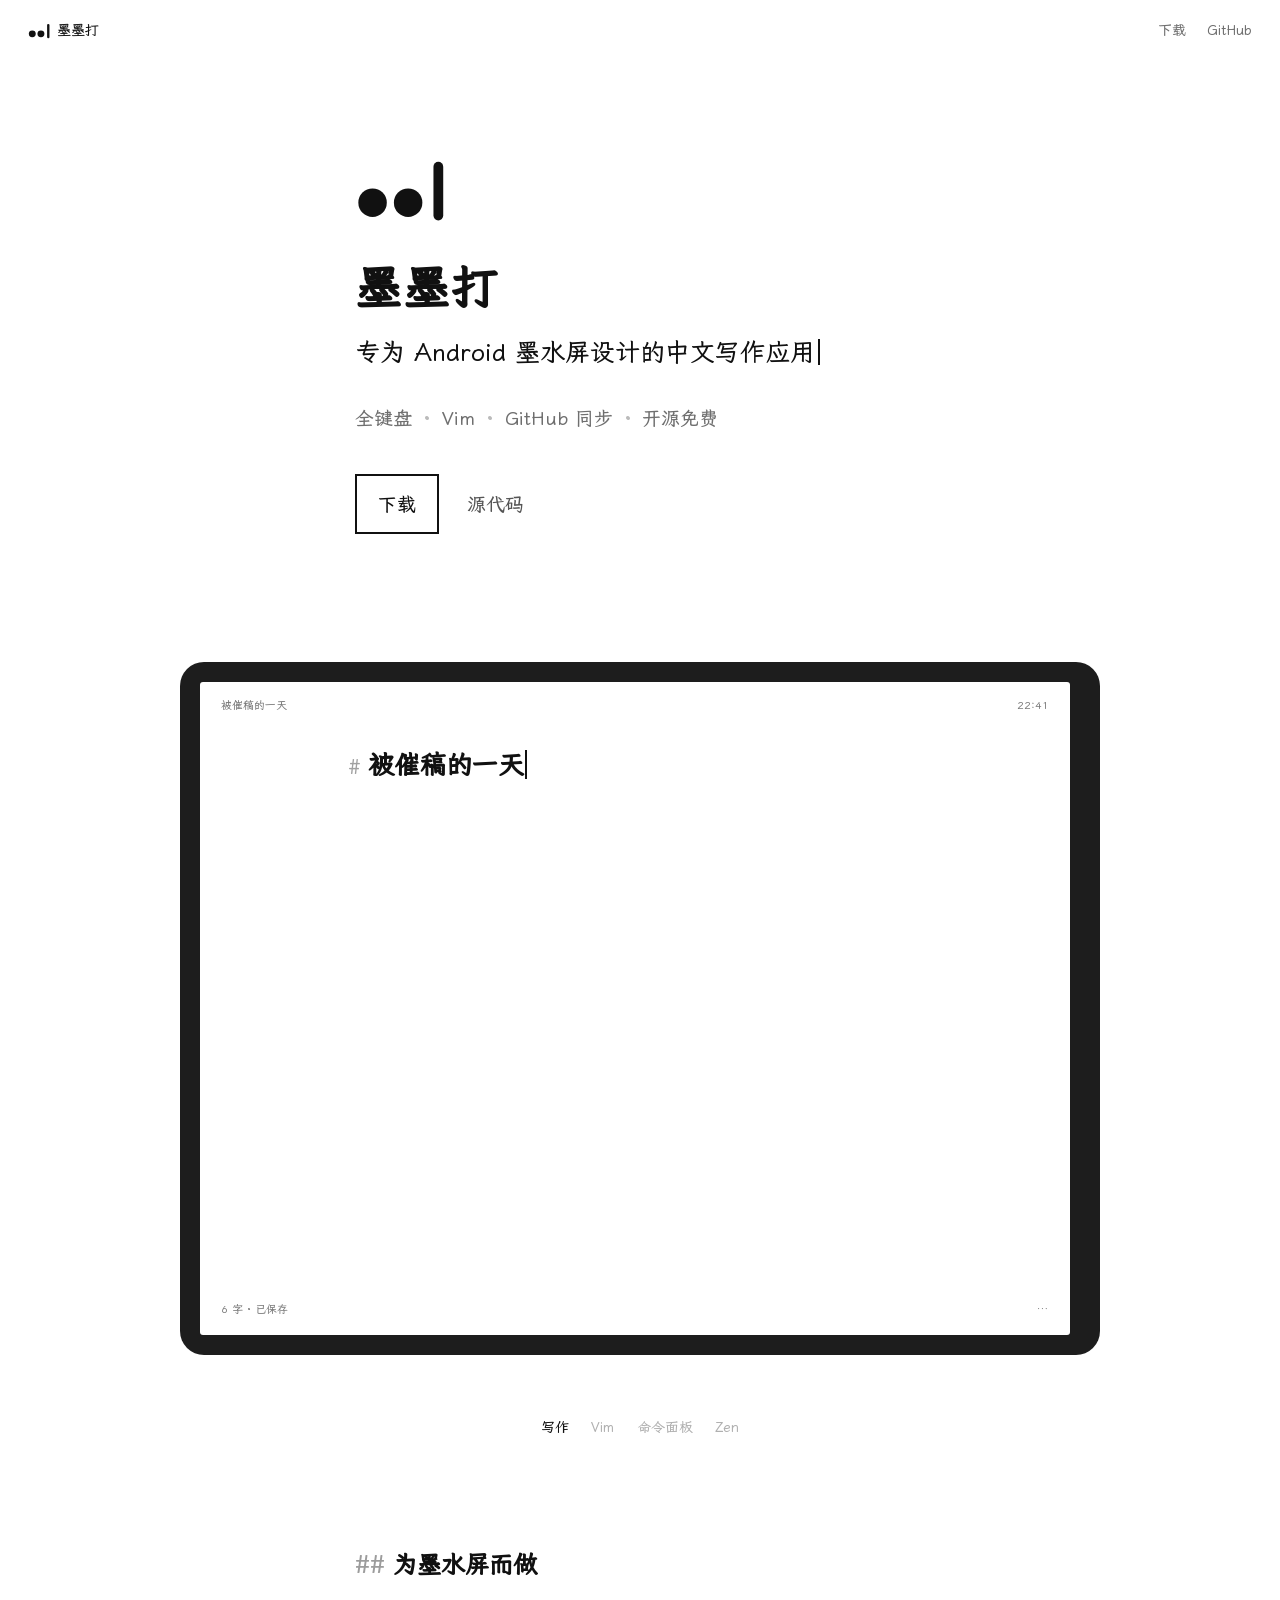
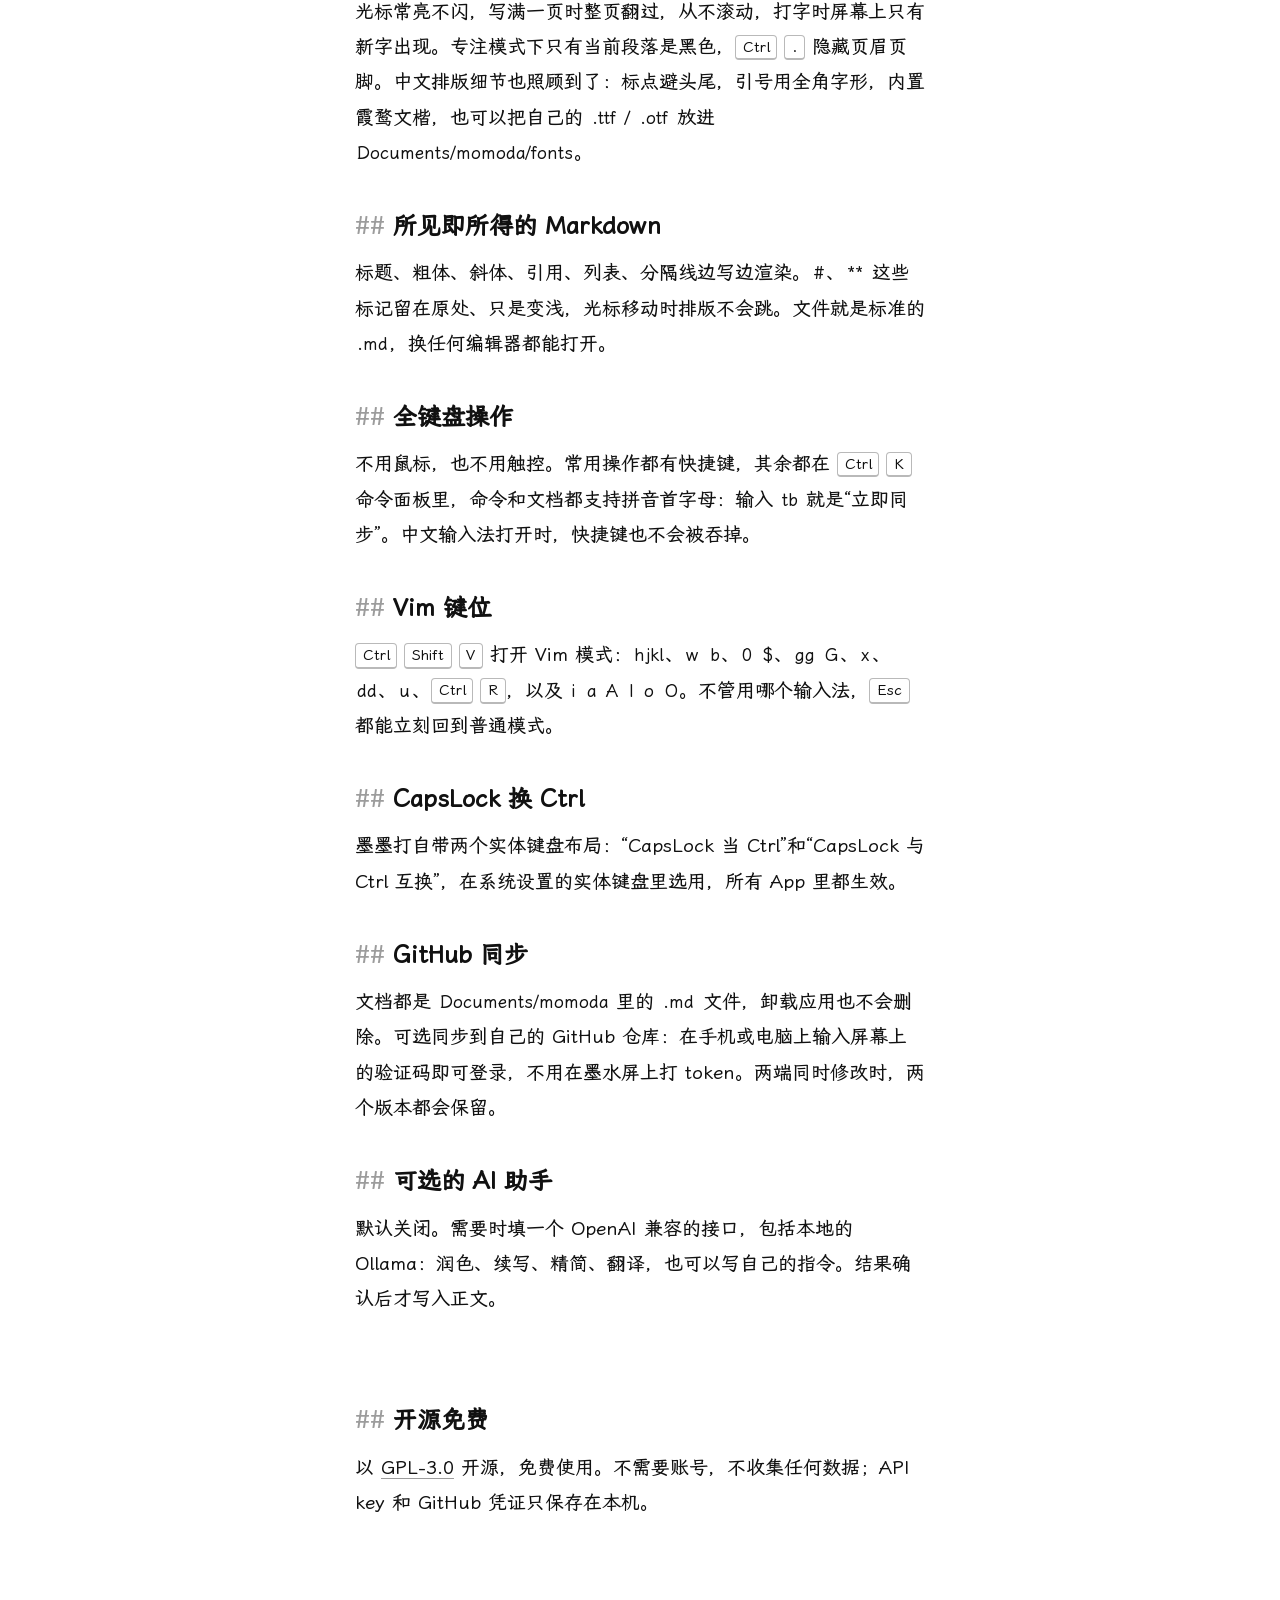
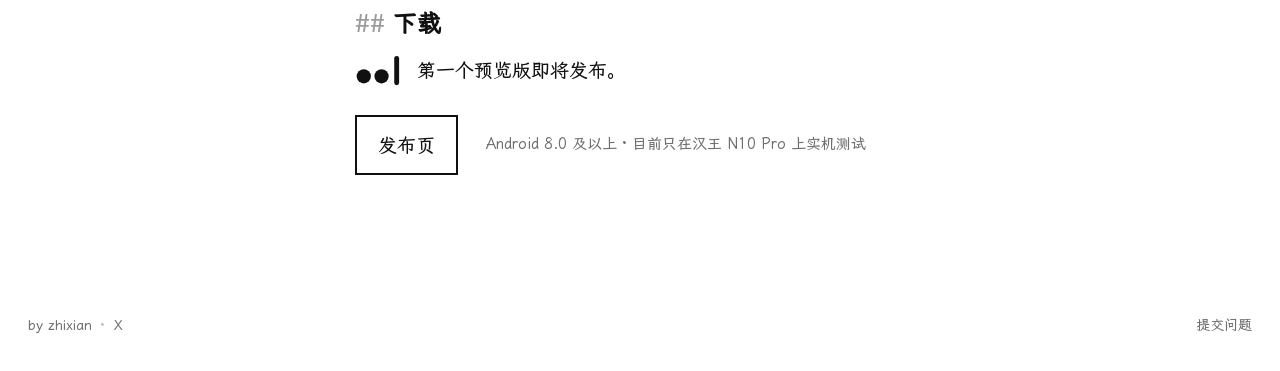
==== commit a6e5169d: "官网：功能区按七个卖点重写，分享卡片改为横幅大图 - 功能：为墨水屏而做、所见即所得的 Markdown、全键盘操作、Vim 键位、CapsLock 换 Ctrl、GitHub 同步、可选的 AI 助" ====
--- a/index.html
+++ b/index.html
@@ -4,18 +4,23 @@
 <meta charset="utf-8">
 <meta name="viewport" content="width=device-width, initial-scale=1">
 <title>墨墨打 · 墨水屏中文写作应用</title>
-<meta name="description" content="墨墨打（momoda）是专为 Android 墨水屏设计的中文写作应用，支持全键盘操作，开源，不收集数据。">
+<meta name="description" content="墨墨打（momoda）专为 Android 墨水屏设计的中文写作应用。所见即所得的 Markdown、全键盘操作、Vim 键位、GitHub 同步，开源免费。">
 <meta name="theme-color" content="#ffffff">
 <meta name="color-scheme" content="light">
 <meta property="og:title" content="墨墨打 · 墨水屏中文写作应用">
-<meta property="og:description" content="专为 Android 墨水屏设计的中文写作应用。">
-<meta property="og:image" content="https://momoda.zhixian.io/og.png">
+<meta property="og:description" content="专为 Android 墨水屏设计的中文写作应用。所见即所得的 Markdown、全键盘操作、Vim 键位、GitHub 同步，开源免费。">
+<meta property="og:image" content="https://momoda.zhixian.io/og.png?v=3955b84c">
+<meta property="og:image:width" content="1200">
+<meta property="og:image:height" content="630">
+<meta property="og:image:alt" content="墨墨打：专为 Android 墨水屏设计的中文写作应用">
+<meta name="twitter:card" content="summary_large_image">
+<meta name="twitter:image" content="https://momoda.zhixian.io/og.png?v=3955b84c">
 <meta property="og:url" content="https://momoda.zhixian.io/">
 <meta property="og:type" content="website">
 <link rel="icon" href="favicon.svg" type="image/svg+xml">
 <link rel="apple-touch-icon" href="apple-touch-icon.png">
-<link rel="preload" href="fonts/wenkai-screen-subset.woff2?v=9b313461" as="font" type="font/woff2" crossorigin>
-<link rel="stylesheet" href="style.css?v=fb5c0300">
+<link rel="preload" href="fonts/wenkai-screen-subset.woff2?v=2fa6c5ca" as="font" type="font/woff2" crossorigin>
+<link rel="stylesheet" href="style.css?v=7a76d136">
 <script src="site.js?v=ef0b71b2" defer></script>
 </head>
 <body>
@@ -35,7 +40,7 @@
   <svg class="mark mark-large blinker" viewBox="31 37 46 33" role="img" aria-label="墨墨打的图标：两个墨点和一道光标"><g class="eyes"><circle cx="39.78" cy="59.33" r="7.11"/><circle cx="57.56" cy="59.33" r="7.11"/></g><rect x="70.23" y="38.89" width="4.88" height="29.33" rx="2.44"/></svg>
   <h1>墨墨打</h1>
   <p class="tagline">专为 Android 墨水屏设计的中文写作应用<span class="cursor" aria-hidden="true"></span></p>
-  <p class="lede meta">全键盘操作<span class="sep">·</span>开源<span class="sep">·</span>不收集数据</p>
+  <p class="lede meta">全键盘<span class="sep">·</span>Vim<span class="sep">·</span>GitHub 同步<span class="sep">·</span>开源免费</p>
   <p class="actions">
     <a class="button" href="#download">下载</a>
     <a class="quiet" href="https://github.com/zhixianio/momoda">源代码</a>
@@ -56,30 +61,38 @@
 
 <section class="core">
   <div>
-    <h2><span class="mk">## </span>为中文优化</h2>
-    <p>标点避头尾，中文引号使用全角字形。内置霞鹜文楷，也可以换成自己的字体：把 <code>.ttf</code> 或 <code>.otf</code> 放进 <code>Documents/momoda/fonts</code> 即可。字数按汉字和英文单词统计，命令和文档支持拼音首字母搜索。</p>
+    <h2><span class="mk">## </span>为墨水屏而做</h2>
+    <p>光标常亮不闪，写满一页时整页翻过，从不滚动，打字时屏幕上只有新字出现。专注模式下只有当前段落是黑色，<kbd>Ctrl</kbd> <kbd>.</kbd> 隐藏页眉页脚。中文排版细节也照顾到了：标点避头尾，引号用全角字形，内置霞鹜文楷，也可以把自己的 <code>.ttf</code> / <code>.otf</code> 放进 <code>Documents/momoda/fonts</code>。</p>
   </div>
   <div>
-    <h2><span class="mk">## </span>极简专注</h2>
-    <p>界面只有正文。光标常亮不闪，写满一页时整页翻过，不滚动。专注模式下只有当前段落为黑色；<kbd>Ctrl</kbd> <kbd>.</kbd> 隐藏页眉页脚。</p>
+    <h2><span class="mk">## </span>所见即所得的 Markdown</h2>
+    <p>标题、粗体、斜体、引用、列表、分隔线边写边渲染。<code>#</code>、<code>**</code> 这些标记留在原处、只是变浅，光标移动时排版不会跳。文件就是标准的 <code>.md</code>，换任何编辑器都能打开。</p>
   </div>
   <div>
     <h2><span class="mk">## </span>全键盘操作</h2>
-    <p>所有功能都能用键盘完成：常用操作有快捷键，其余都在 <kbd>Ctrl</kbd> <kbd>K</kbd> 命令面板里。CapsLock 可以改成 Ctrl，或与 Ctrl 互换（系统实体键盘布局，所有 App 里都生效）。可选 Vim 模式，支持常用的移动、删除和撤销。</p>
+    <p>不用鼠标，也不用触控。常用操作都有快捷键，其余都在 <kbd>Ctrl</kbd> <kbd>K</kbd> 命令面板里，命令和文档都支持拼音首字母：输入 <code>tb</code> 就是“立即同步”。中文输入法打开时，快捷键也不会被吞掉。</p>
   </div>
   <div>
-    <h2><span class="mk">## </span>存储与同步</h2>
-    <p>文档以 <code>.md</code> 文件保存在 <code>Documents/momoda</code>，首行即标题，卸载应用不会删除。可选 GitHub 同步，在手机或电脑上输入验证码即可登录；两端同时修改时，两个版本都会保留。</p>
+    <h2><span class="mk">## </span>Vim 键位</h2>
+    <p><kbd>Ctrl</kbd> <kbd>Shift</kbd> <kbd>V</kbd> 打开 Vim 模式：<code>hjkl</code>、<code>w</code> <code>b</code>、<code>0</code> <code>$</code>、<code>gg</code> <code>G</code>、<code>x</code>、<code>dd</code>、<code>u</code>、<kbd>Ctrl</kbd> <kbd>R</kbd>，以及 <code>i</code> <code>a</code> <code>A</code> <code>I</code> <code>o</code> <code>O</code>。不管用哪个输入法，<kbd>Esc</kbd> 都能立刻回到普通模式。</p>
   </div>
   <div>
-    <h2><span class="mk">## </span>AI 助手</h2>
-    <p>支持任何 OpenAI 兼容接口，包括本地的 Ollama。润色、续写、精简、翻译，也可以自定义指令。结果确认后才写入正文。</p>
+    <h2><span class="mk">## </span>CapsLock 换 Ctrl</h2>
+    <p>墨墨打自带两个实体键盘布局：“CapsLock 当 Ctrl”和“CapsLock 与 Ctrl 互换”，在系统设置的实体键盘里选用，所有 App 里都生效。</p>
+  </div>
+  <div>
+    <h2><span class="mk">## </span>GitHub 同步</h2>
+    <p>文档都是 <code>Documents/momoda</code> 里的 <code>.md</code> 文件，卸载应用也不会删除。可选同步到自己的 GitHub 仓库：在手机或电脑上输入屏幕上的验证码即可登录，不用在墨水屏上打 token。两端同时修改时，两个版本都会保留。</p>
+  </div>
+  <div>
+    <h2><span class="mk">## </span>可选的 AI 助手</h2>
+    <p>默认关闭。需要时填一个 OpenAI 兼容的接口，包括本地的 Ollama：润色、续写、精简、翻译，也可以写自己的指令。结果确认后才写入正文。</p>
   </div>
 </section>
 
 <section class="privacy">
-  <h2><span class="mk">## </span>开源与隐私</h2>
-  <p>以 <a href="https://github.com/zhixianio/momoda/blob/main/LICENSE">GPL-3.0</a> 开源。不需要账号，不收集任何数据。API key 和 GitHub 凭证只保存在本机。</p>
+  <h2><span class="mk">## </span>开源免费</h2>
+  <p>以 <a href="https://github.com/zhixianio/momoda/blob/main/LICENSE">GPL-3.0</a> 开源，免费使用。不需要账号，不收集任何数据；API key 和 GitHub 凭证只保存在本机。</p>
 </section>
 
 <section id="download" class="download">
--- a/style.css
+++ b/style.css
@@ -2,7 +2,7 @@
 
 @font-face {
   font-family: "WenKai Screen";
-  src: url("fonts/wenkai-screen-subset.woff2?v=9b313461") format("woff2");
+  src: url("fonts/wenkai-screen-subset.woff2?v=2fa6c5ca") format("woff2");
   font-display: swap;
 }
 
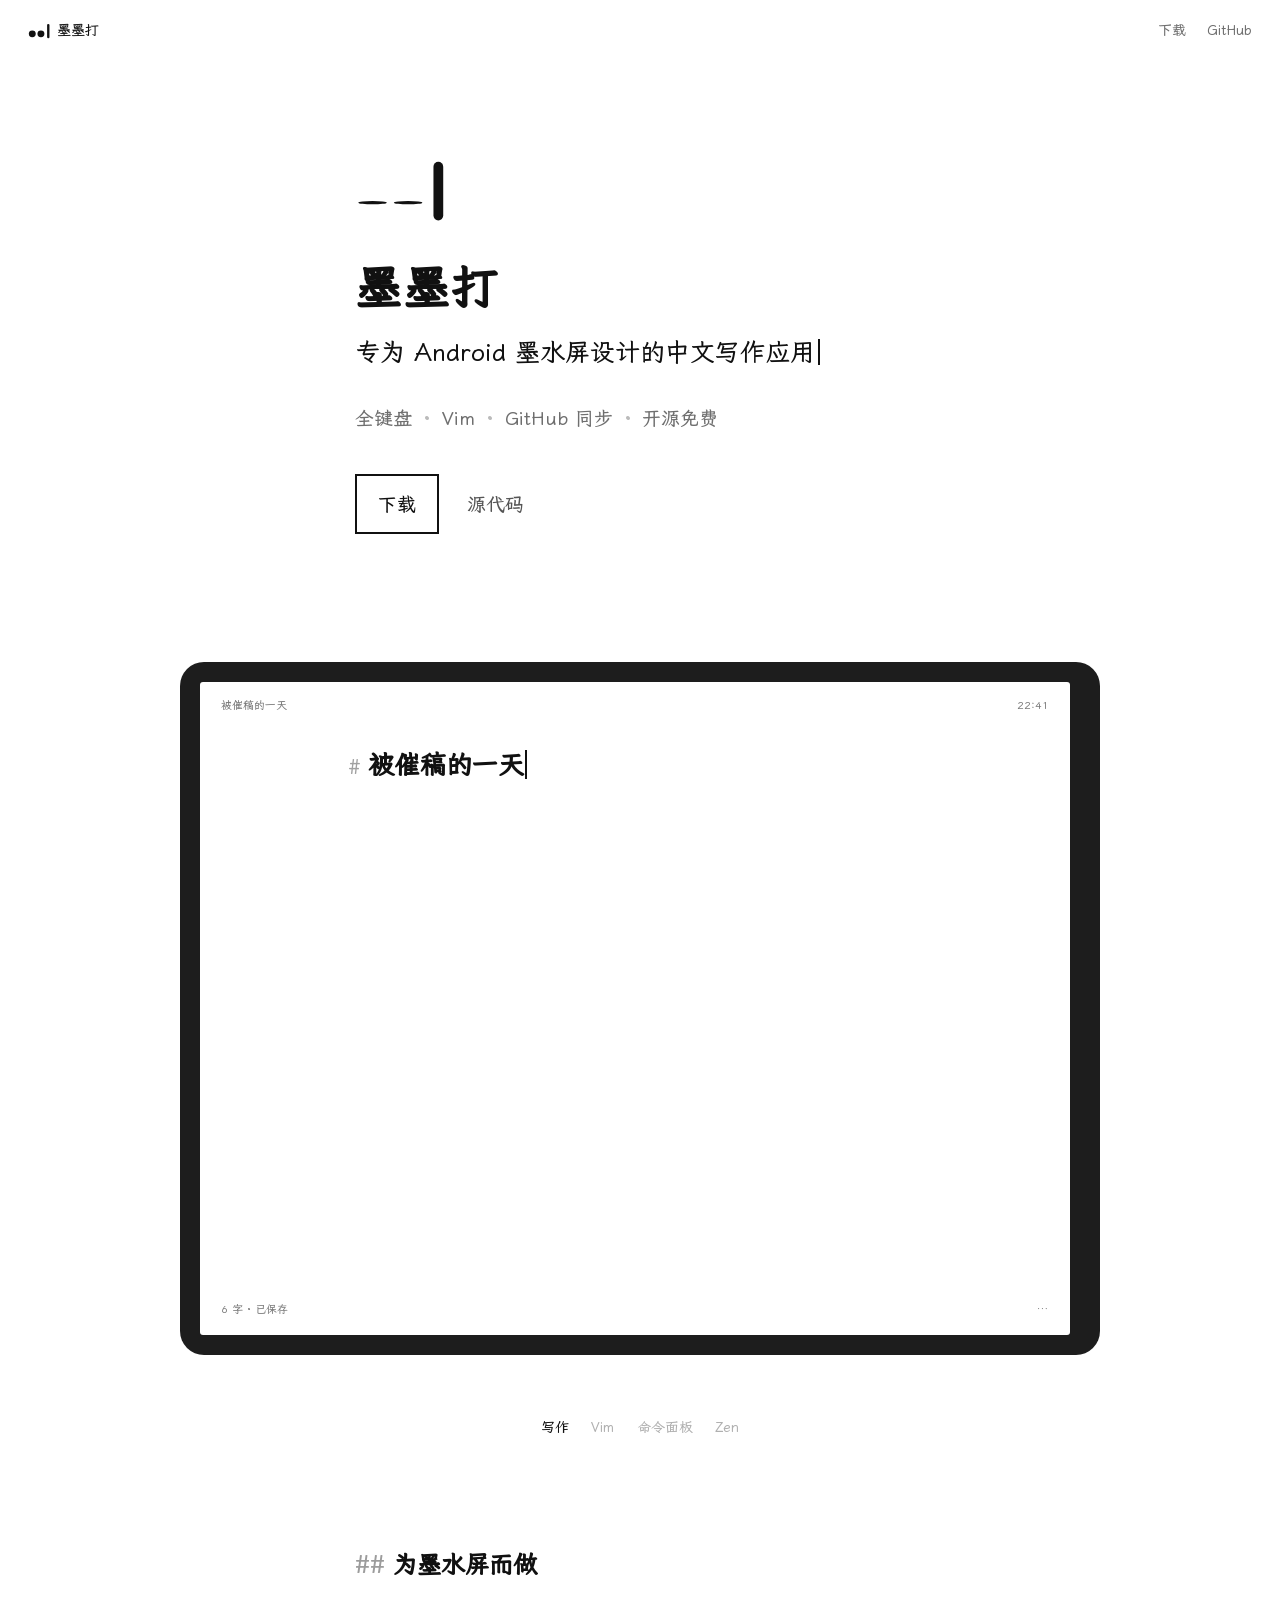
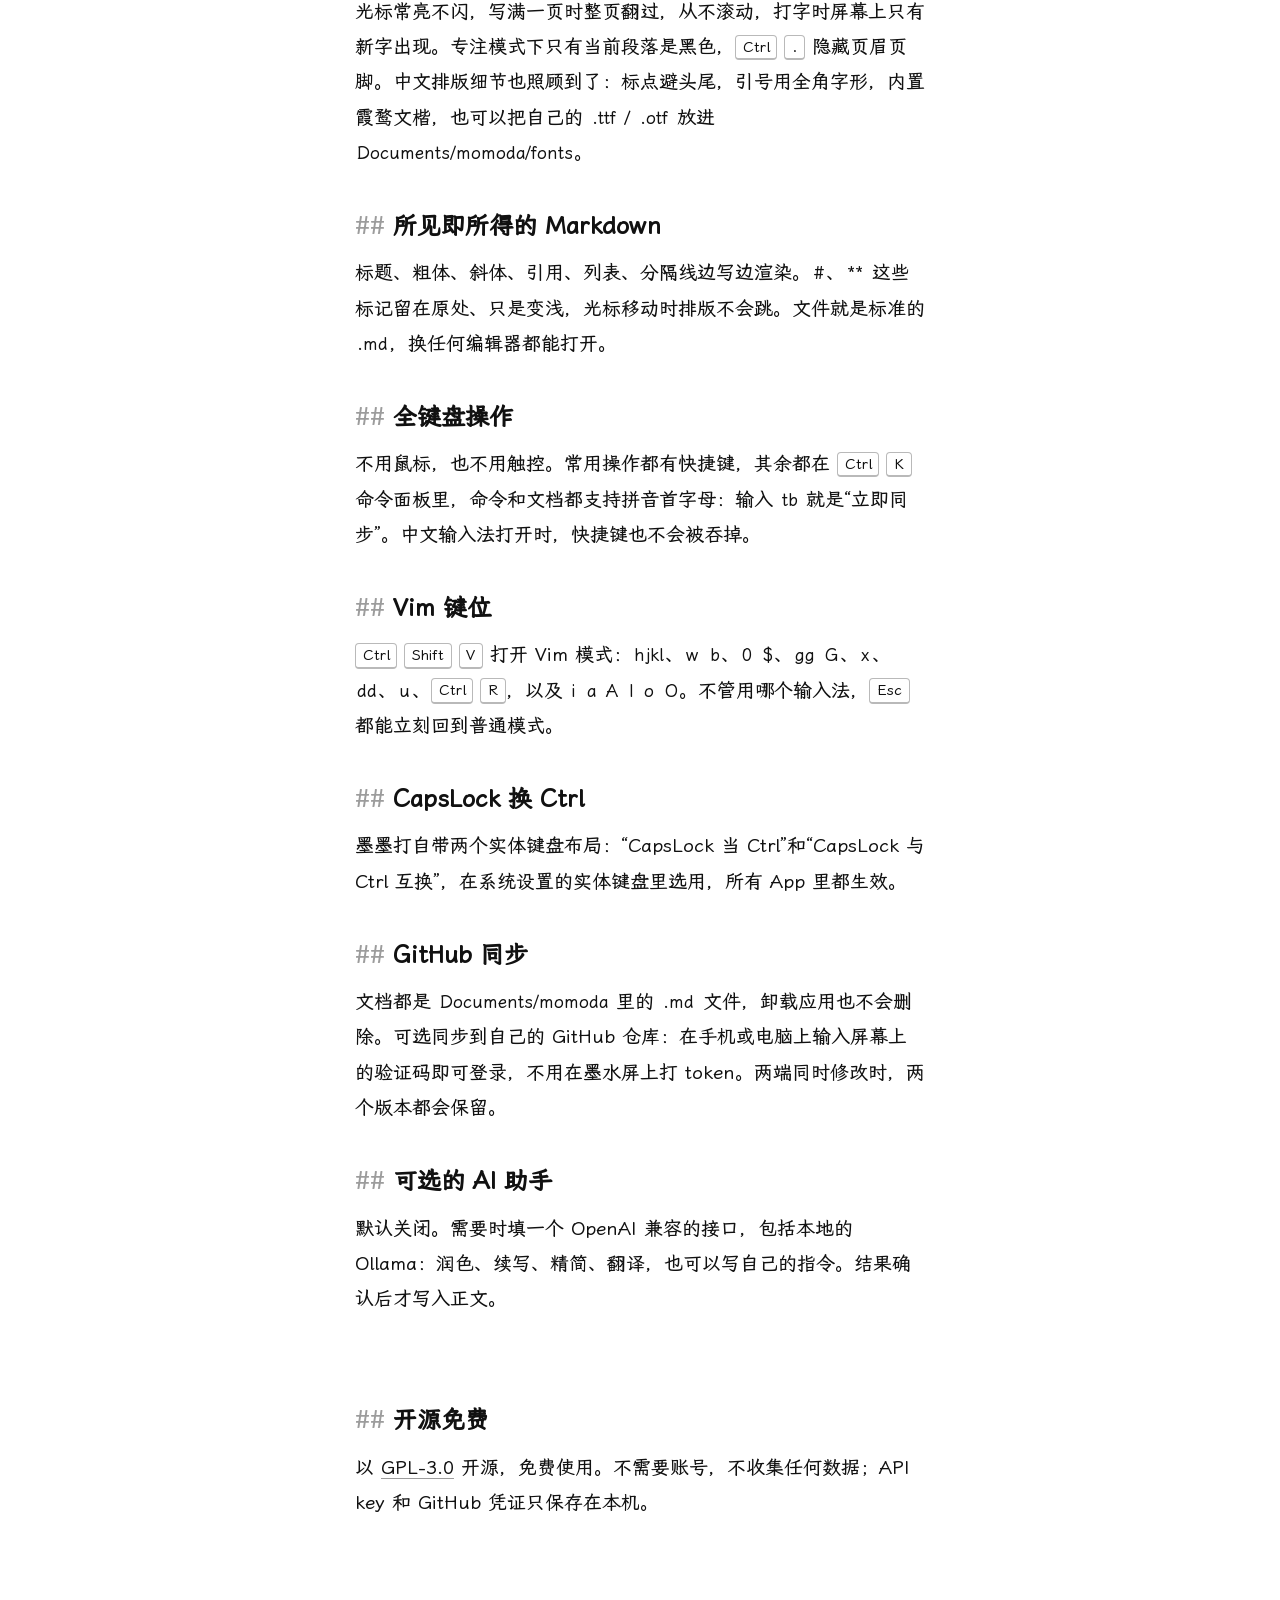
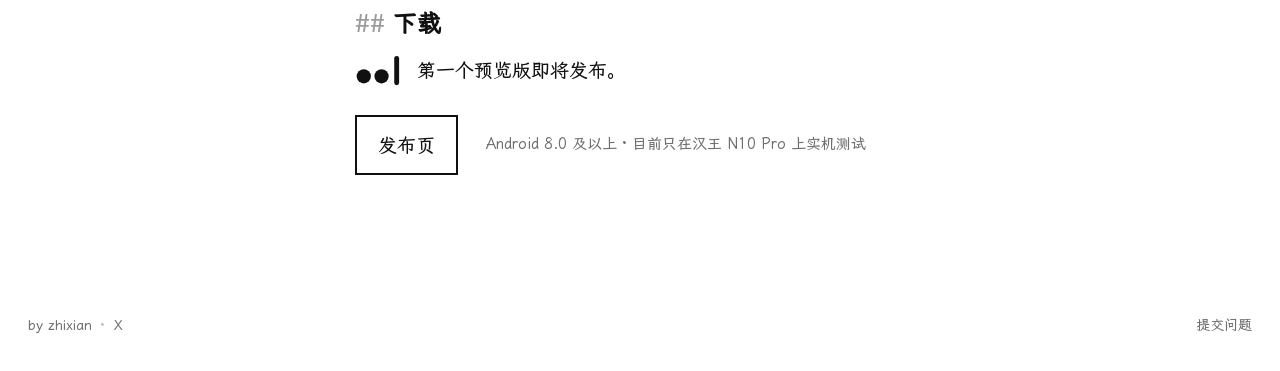
==== commit b577696d: "官网：加入 Cloudflare Web Analytics（不用 Cookie） Co-Authored-By: Claude Opus 5.5 <noreply@anthropic.com>" ====
--- a/index.html
+++ b/index.html
@@ -114,5 +114,6 @@
   <a href="https://github.com/zhixianio/momoda/issues/new">提交问题</a>
 </footer>
 
+<!-- Cloudflare Web Analytics（不用 Cookie，只统计访问量和来源） --><script type='module' src='https://static.cloudflareinsights.com/beacon.min.js' data-cf-beacon='{"token": "a6e9fe651e2b4d55afb298fc85b240fc"}'></script>
 </body>
 </html>
